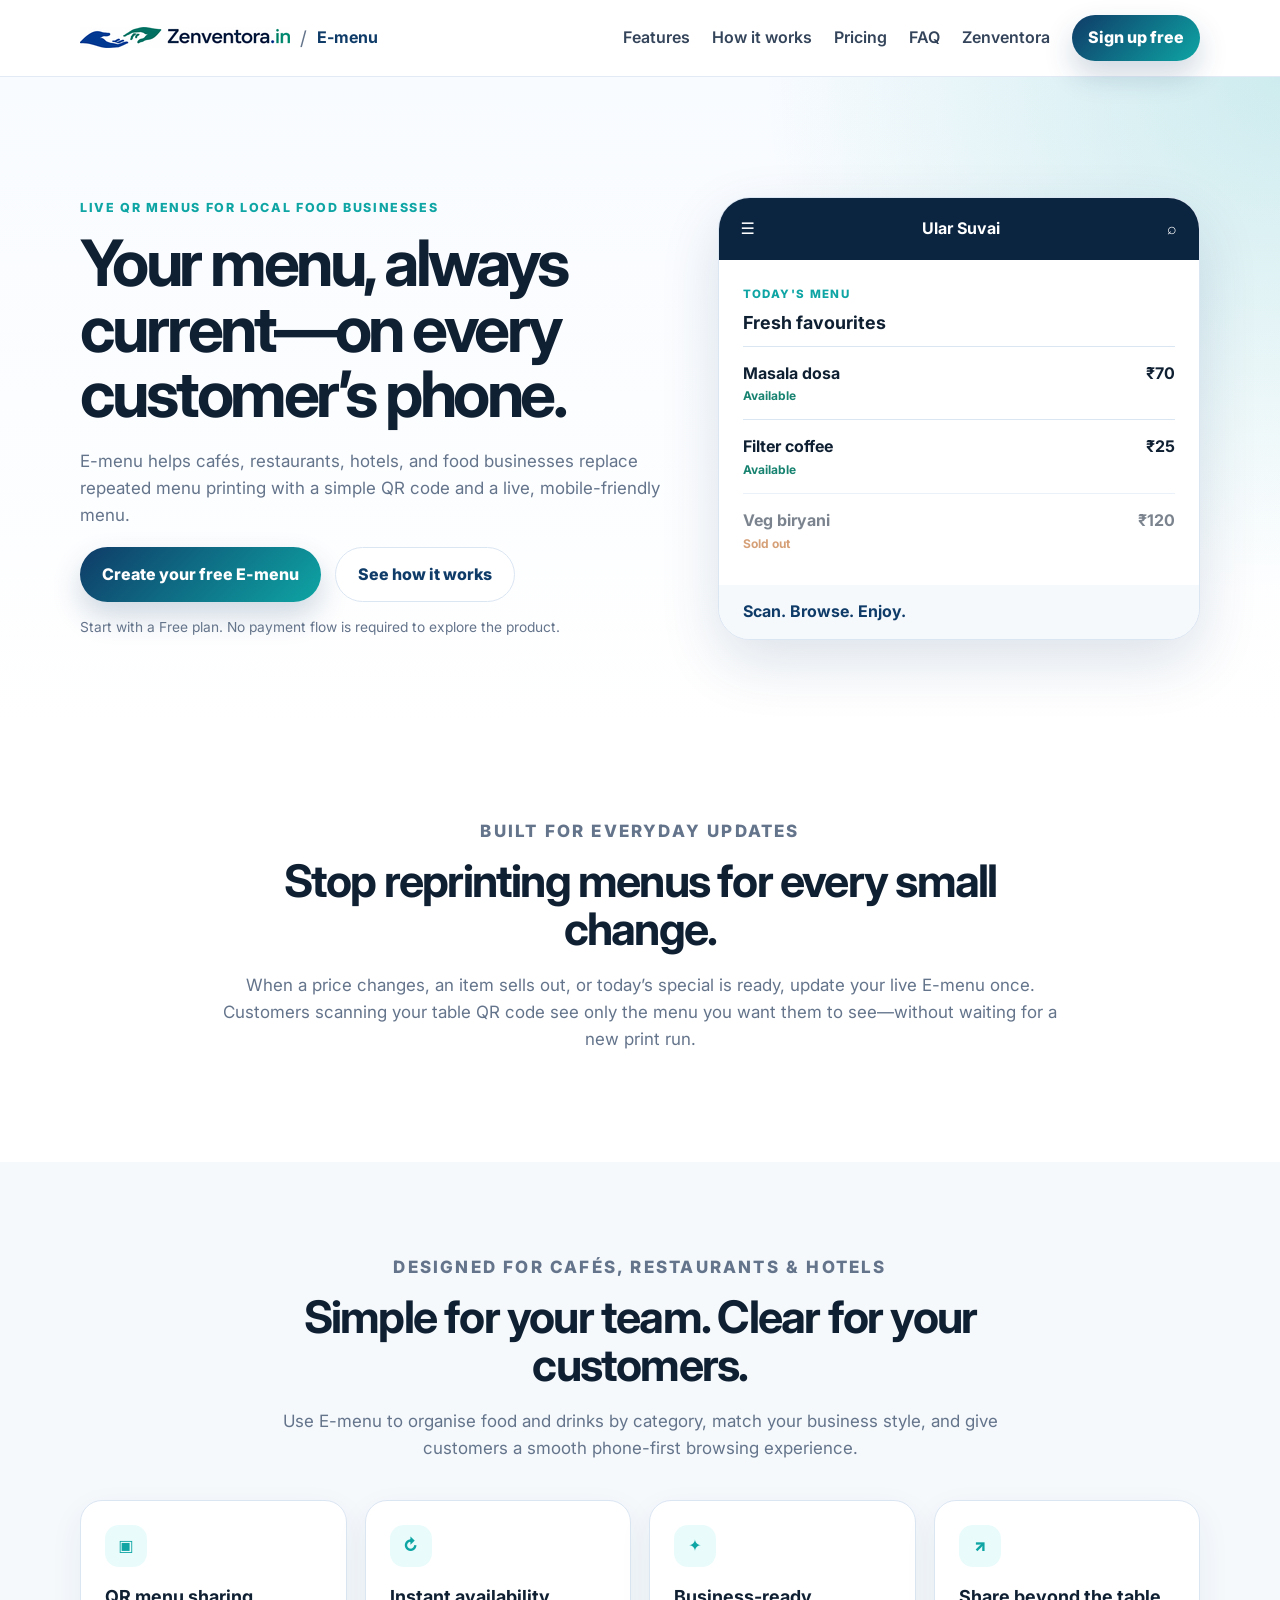
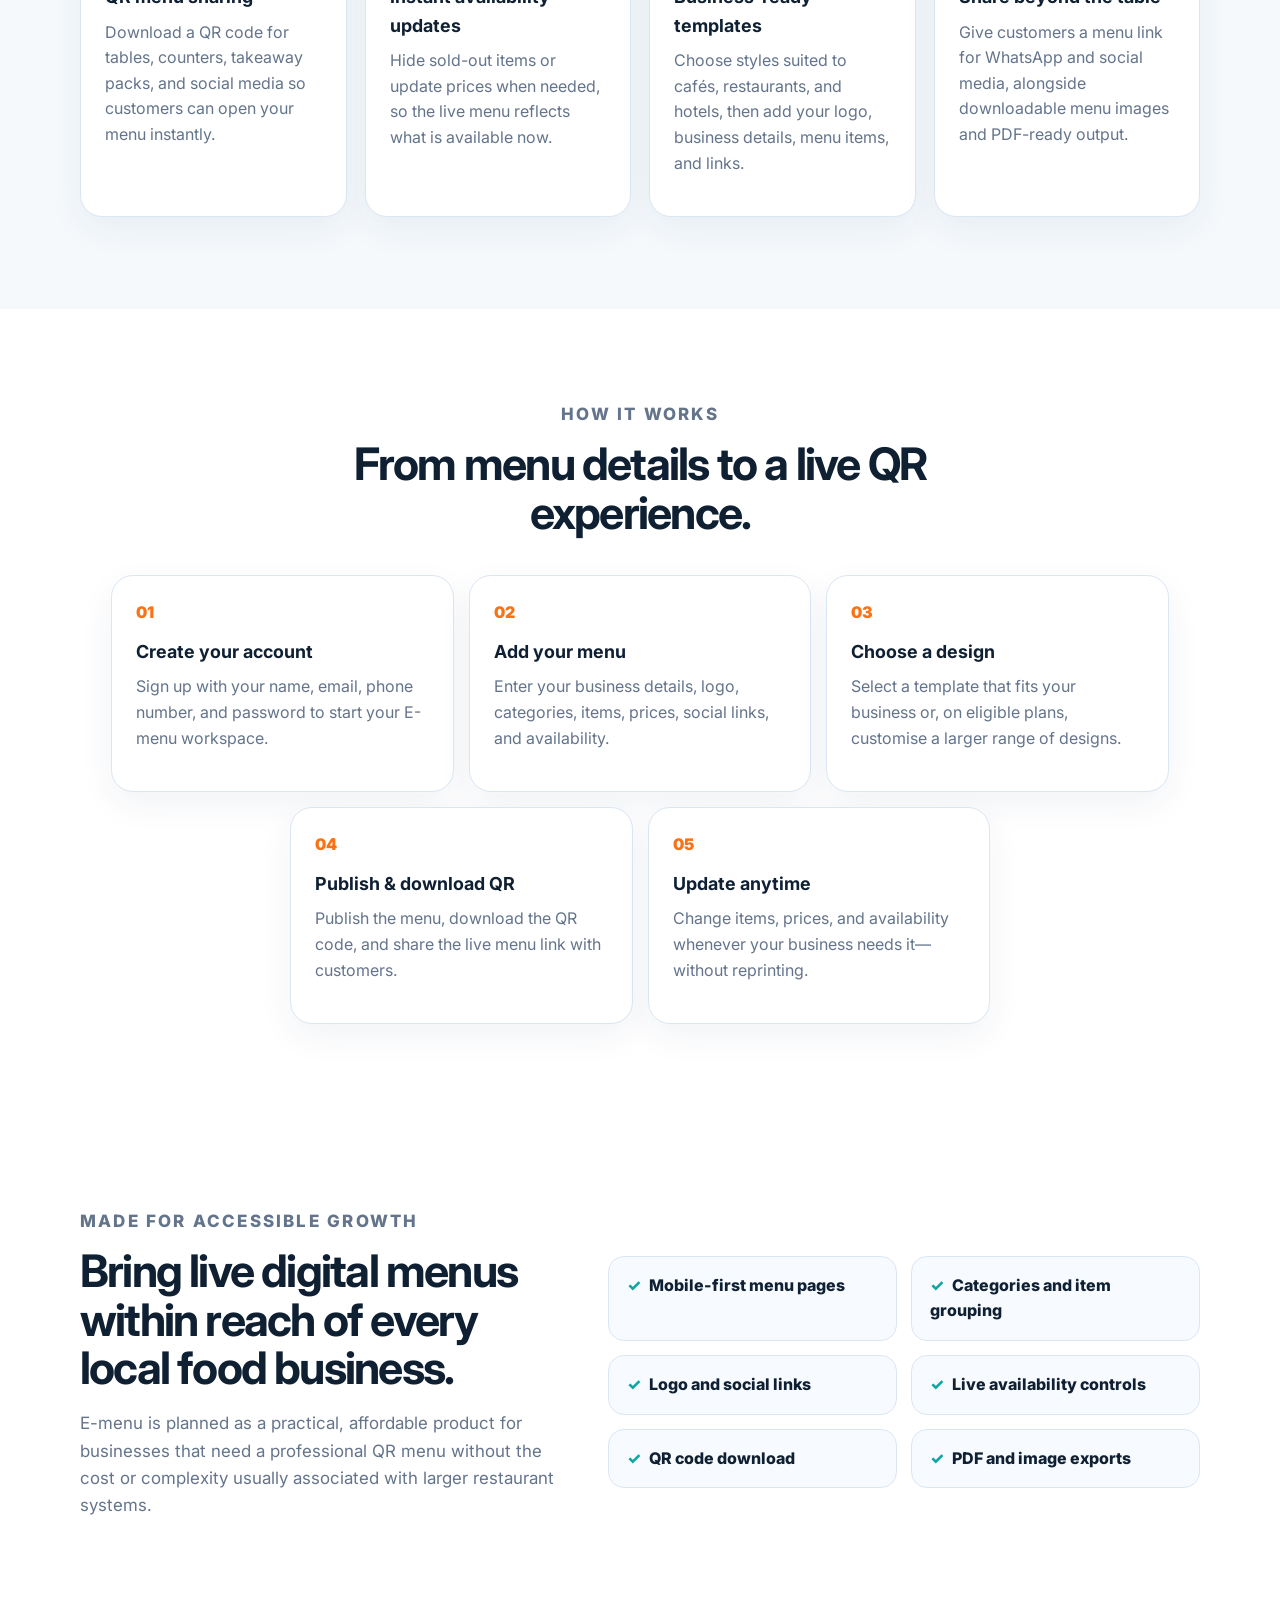
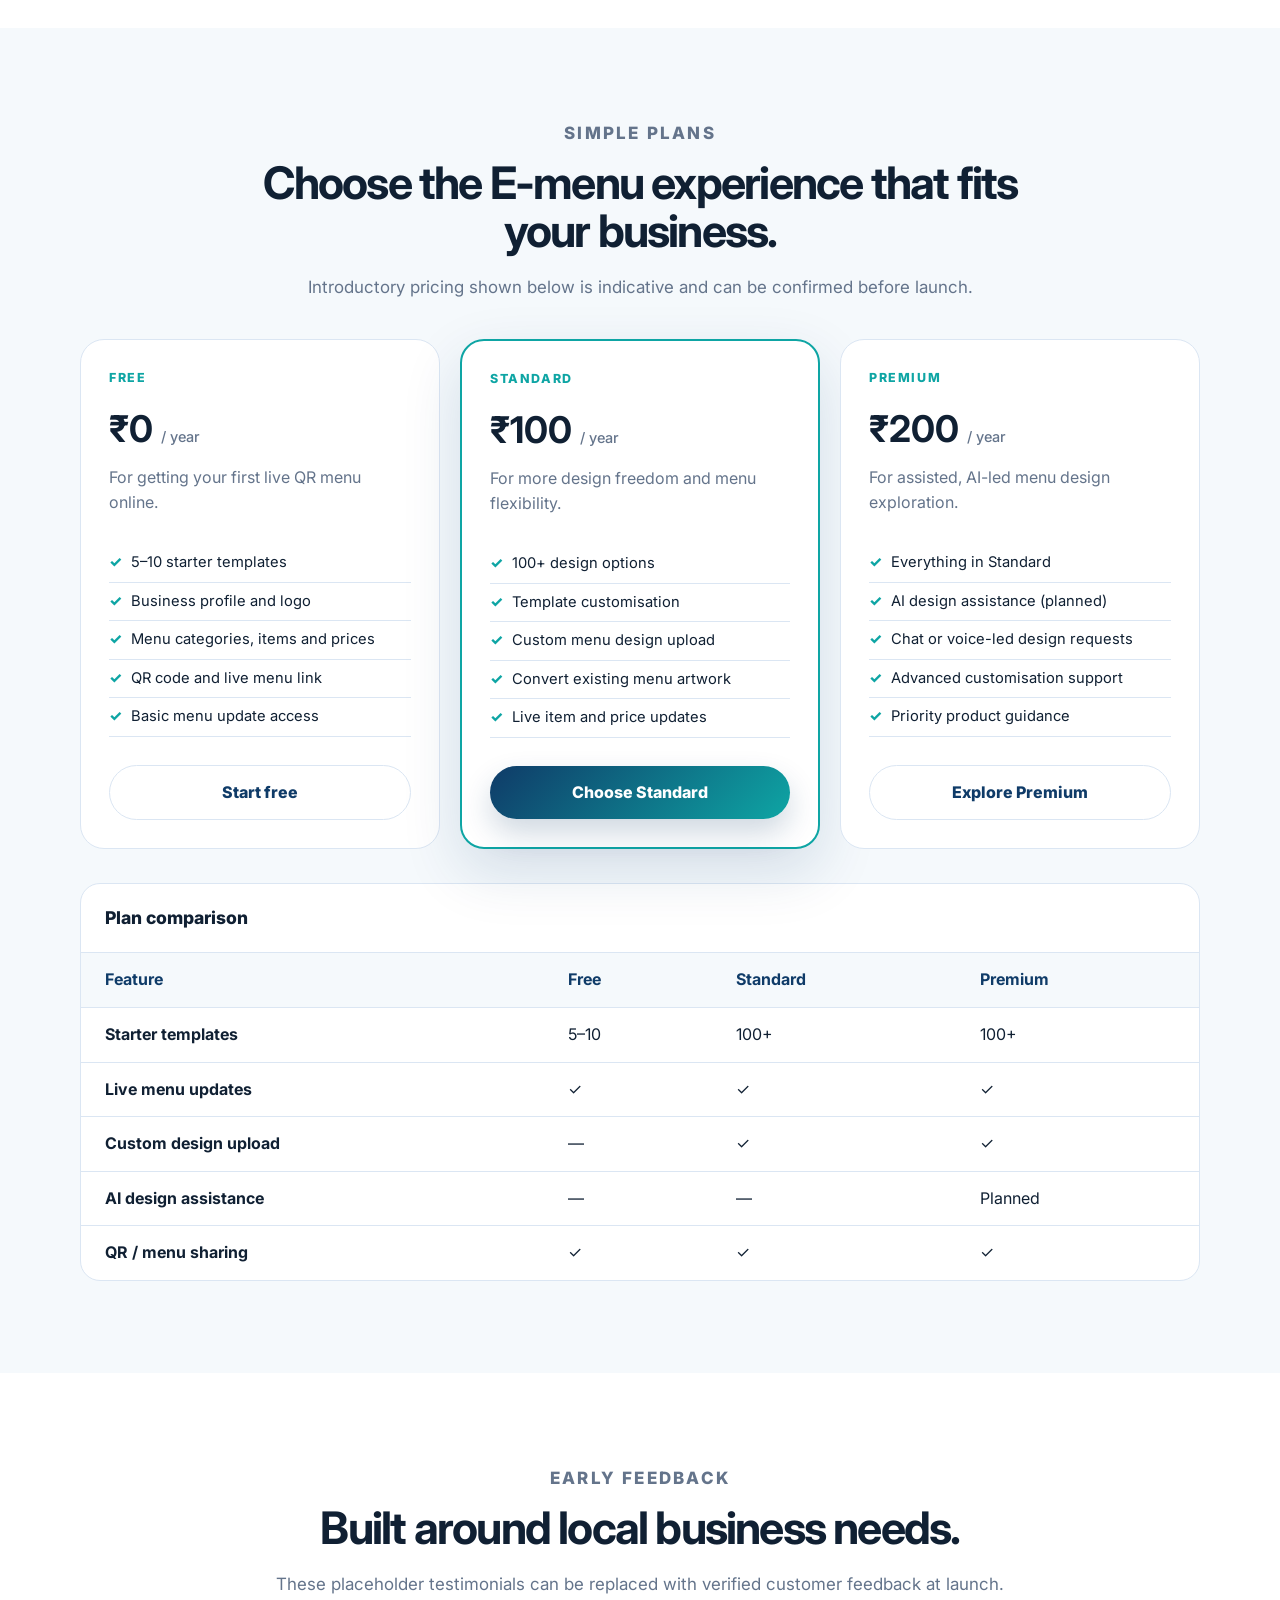
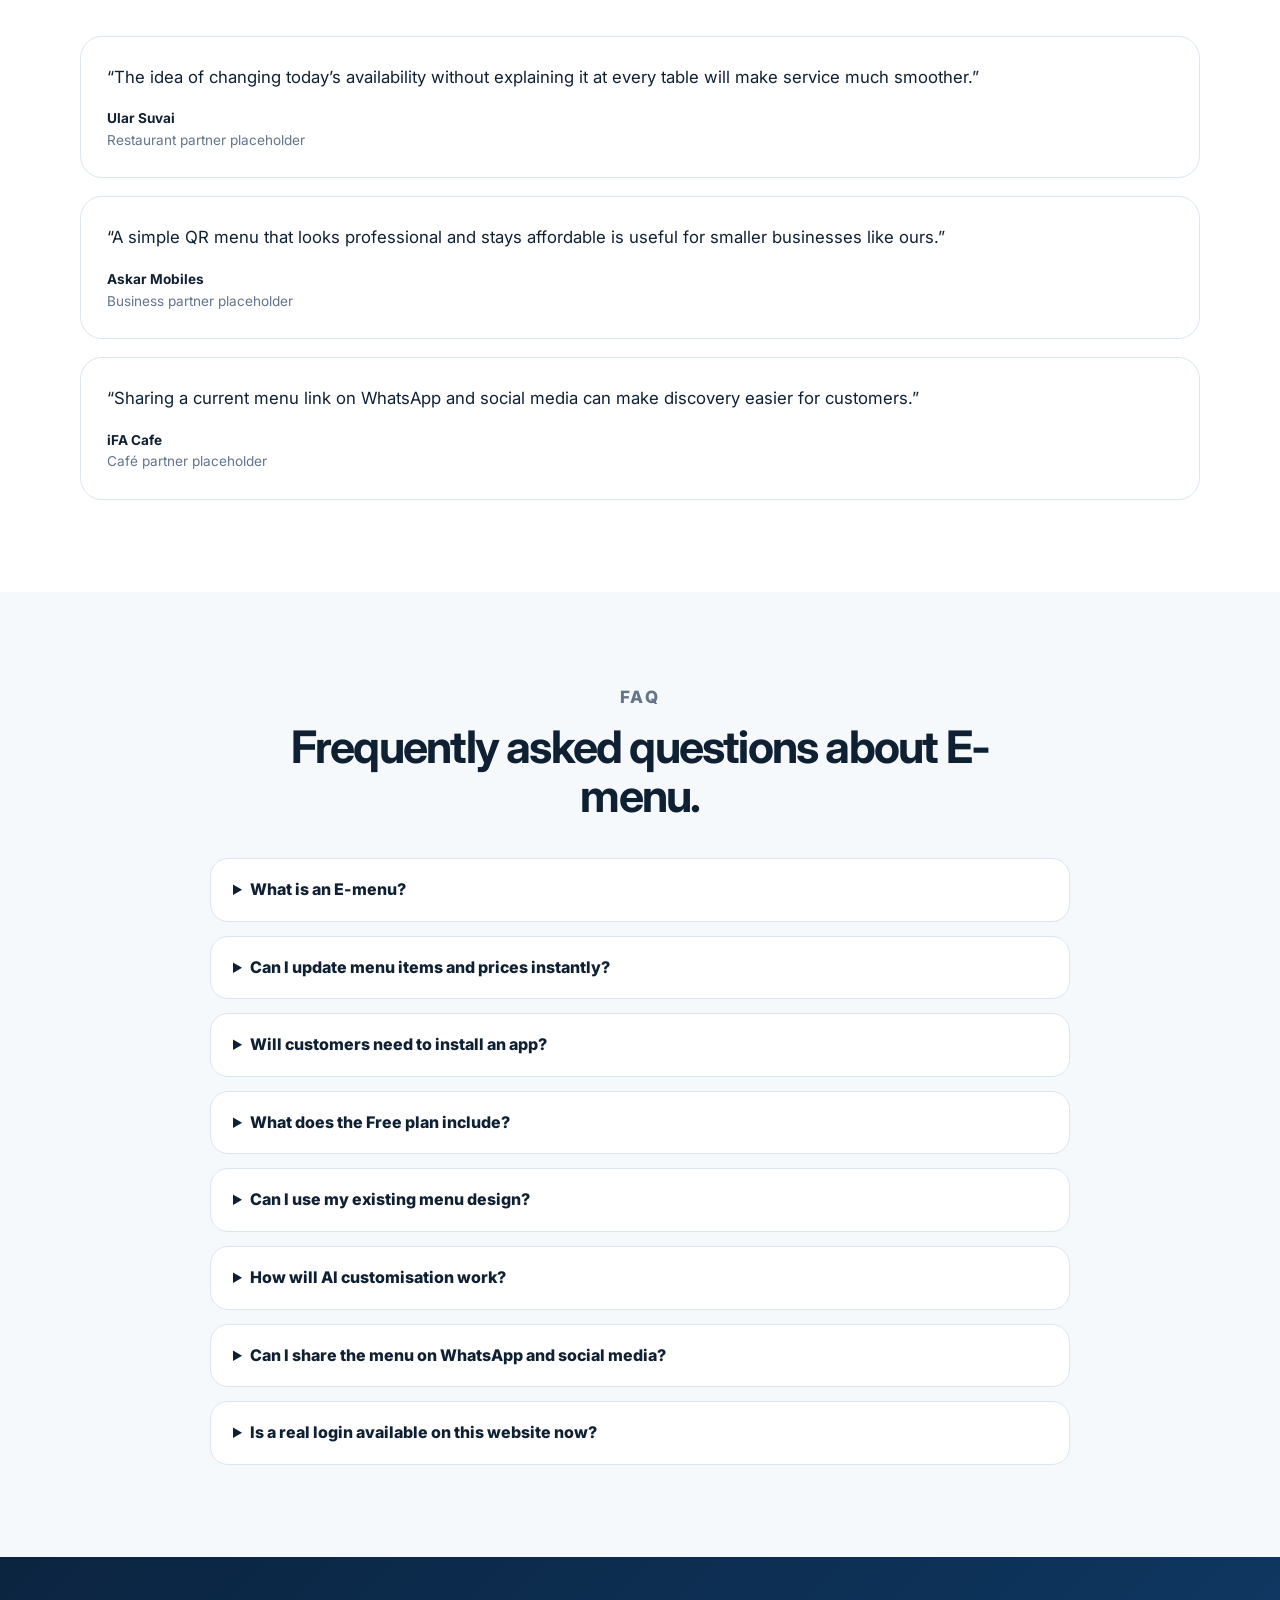
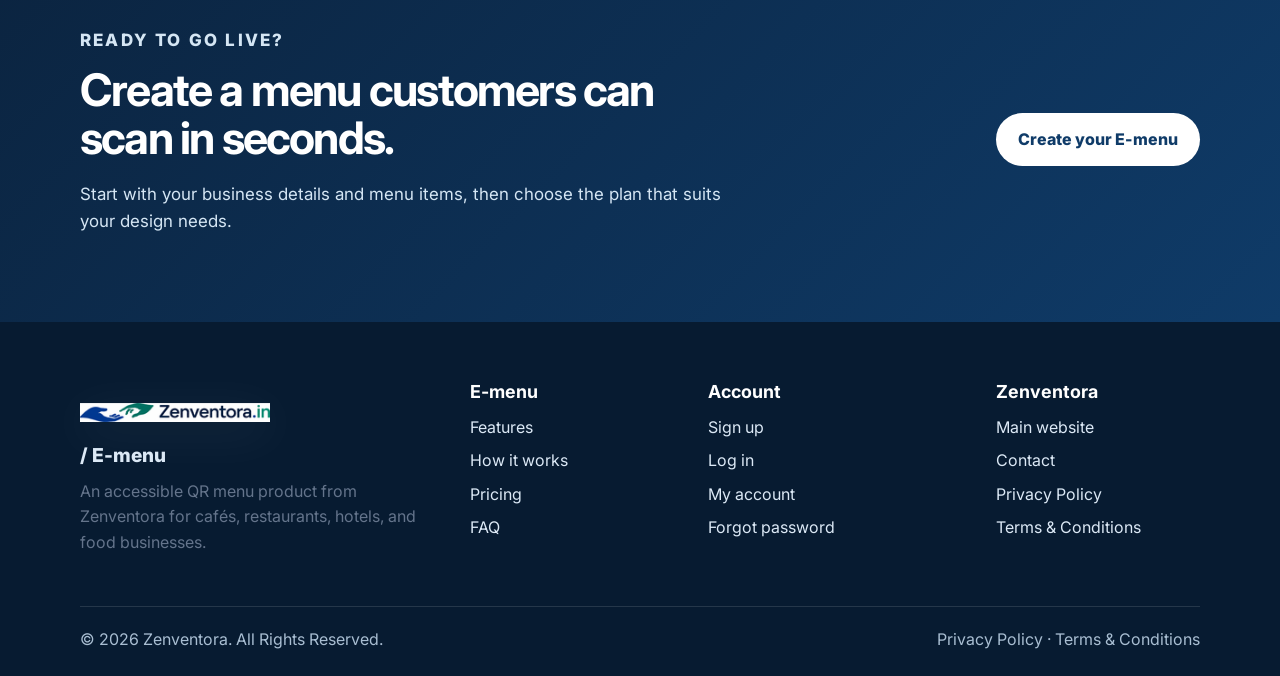
==== emenu/index.html @ 9260c591 "Add E-menu product landing experience" ====
<!doctype html>
<html lang="en-IN">
<head>
  <meta charset="utf-8"><meta name="viewport" content="width=device-width, initial-scale=1">
  <title>E-menu by Zenventora | Affordable QR Menus for Cafés & Restaurants</title>
  <meta name="description" content="Create, update and share a mobile-friendly QR menu for your café, restaurant or hotel. E-menu by Zenventora makes live menus accessible and affordable.">
  <meta name="keywords" content="QR menu India, digital menu, e-menu, restaurant QR code menu, café menu, hotel digital menu, affordable QR menu">
  <meta name="robots" content="index, follow"><link rel="canonical" href="https://zenventora.in/emenu/">
  <meta property="og:type" content="website"><meta property="og:title" content="E-menu by Zenventora | Live QR Menus"><meta property="og:description" content="A simple, affordable way for cafés, restaurants and hotels to share and instantly update their menus."><meta property="og:url" content="https://zenventora.in/emenu/"><meta property="og:image" content="https://zenventora.in/assets/zenventora.png">
  <meta name="theme-color" content="#0f3b68"><link rel="icon" href="../assets/favicon.svg" type="image/svg+xml"><link rel="preconnect" href="https://fonts.googleapis.com"><link rel="preconnect" href="https://fonts.gstatic.com" crossorigin><link href="https://fonts.googleapis.com/css2?family=Inter:wght@400;500;600;700;800&display=swap" rel="stylesheet"><link rel="stylesheet" href="../styles.css"><link rel="stylesheet" href="emenu.css">
  <script type="application/ld+json">{"@context":"https://schema.org","@type":"SoftwareApplication","name":"E-menu by Zenventora","applicationCategory":"BusinessApplication","operatingSystem":"Web","url":"https://zenventora.in/emenu/","description":"An affordable, mobile-friendly QR menu service for cafés, restaurants and hotels to publish and update live menus."}</script>
  <script type="application/ld+json">{"@context":"https://schema.org","@type":"FAQPage","mainEntity":[{"@type":"Question","name":"What is an E-menu?","acceptedAnswer":{"@type":"Answer","text":"An E-menu is a digital menu that customers open on their phone by scanning a QR code. Businesses can update items, prices, and availability without reprinting menus."}},{"@type":"Question","name":"Can I update items instantly?","acceptedAnswer":{"@type":"Answer","text":"Yes. E-menu is designed for quick menu, price, and availability updates so customers see the currently available items."}},{"@type":"Question","name":"Is E-menu suitable for small cafés?","acceptedAnswer":{"@type":"Answer","text":"Yes. The Free plan is designed to make QR menus accessible for small cafés, restaurants, and local food businesses."}}]}</script>
</head>
<body class="emenu-page"><a class="skip-link" href="#main">Skip to content</a>
<header class="site-header"><nav class="nav container" aria-label="E-menu navigation"><a class="brand emenu-brand" href="#home" aria-label="E-menu home"><img class="brand-logo" src="../assets/zenventora-logo.svg" alt="Zenventora logo"><span aria-hidden="true">/</span><strong>E-menu</strong></a><button class="nav-toggle" type="button" aria-controls="nav-menu" aria-expanded="false" data-nav-toggle>Menu</button><div id="nav-menu" class="nav-menu" data-nav-menu><a href="#features">Features</a><a href="#how-it-works">How it works</a><a href="#pricing">Pricing</a><a href="#faq">FAQ</a><a href="../index.html">Zenventora</a><span data-account-slot><a class="btn btn-primary btn-small" href="signup.html">Sign up free</a></span></div></nav></header>
<main id="main">
<section id="home" class="hero section"><div class="container hero-grid"><div class="hero-copy"><p class="eyebrow">Live QR menus for local food businesses</p><h1>Your menu, always current—on every customer’s phone.</h1><p class="hero-text">E-menu helps cafés, restaurants, hotels, and food businesses replace repeated menu printing with a simple QR code and a live, mobile-friendly menu.</p><div class="hero-actions"><a class="btn btn-primary" href="signup.html">Create your free E-menu</a><a class="btn btn-secondary" href="#how-it-works">See how it works</a></div><p class="microcopy">Start with a Free plan. No payment flow is required to explore the product.</p></div><div class="hero-panel menu-preview" aria-label="Sample E-menu preview"><div class="preview-top"><span>☰</span><strong>Ular Suvai</strong><span>⌕</span></div><p class="menu-tag">TODAY'S MENU</p><h3>Fresh favourites</h3><div class="menu-row"><span>Masala dosa <small>Available</small></span><strong>₹70</strong></div><div class="menu-row"><span>Filter coffee <small>Available</small></span><strong>₹25</strong></div><div class="menu-row muted-item"><span>Veg biryani <small>Sold out</small></span><strong>₹120</strong></div><div class="preview-footer">Scan. Browse. Enjoy.</div></div></div></section>
<section class="section intro"><div class="container narrow"><p class="eyebrow">Built for everyday updates</p><h2>Stop reprinting menus for every small change.</h2><p>When a price changes, an item sells out, or today’s special is ready, update your live E-menu once. Customers scanning your table QR code see only the menu you want them to see—without waiting for a new print run.</p></div></section>
<section id="features" class="section soft-bg"><div class="container"><div class="section-heading"><p class="eyebrow">Designed for cafés, restaurants & hotels</p><h2>Simple for your team. Clear for your customers.</h2><p>Use E-menu to organise food and drinks by category, match your business style, and give customers a smooth phone-first browsing experience.</p></div><div class="card-grid four"><article class="card"><span class="icon">▣</span><h3>QR menu sharing</h3><p>Download a QR code for tables, counters, takeaway packs, and social media so customers can open your menu instantly.</p></article><article class="card"><span class="icon">↻</span><h3>Instant availability updates</h3><p>Hide sold-out items or update prices when needed, so the live menu reflects what is available now.</p></article><article class="card"><span class="icon">✦</span><h3>Business-ready templates</h3><p>Choose styles suited to cafés, restaurants, and hotels, then add your logo, business details, menu items, and links.</p></article><article class="card"><span class="icon">↗</span><h3>Share beyond the table</h3><p>Give customers a menu link for WhatsApp and social media, alongside downloadable menu images and PDF-ready output.</p></article></div></div></section>
<section id="how-it-works" class="section process"><div class="container"><div class="section-heading"><p class="eyebrow">How it works</p><h2>From menu details to a live QR experience.</h2></div><div class="steps"><article><span>01</span><h3>Create your account</h3><p>Sign up with your name, email, phone number, and password to start your E-menu workspace.</p></article><article><span>02</span><h3>Add your menu</h3><p>Enter your business details, logo, categories, items, prices, social links, and availability.</p></article><article><span>03</span><h3>Choose a design</h3><p>Select a template that fits your business or, on eligible plans, customise a larger range of designs.</p></article><article><span>04</span><h3>Publish & download QR</h3><p>Publish the menu, download the QR code, and share the live menu link with customers.</p></article><article><span>05</span><h3>Update anytime</h3><p>Change items, prices, and availability whenever your business needs it—without reprinting.</p></article></div></div></section>
<section class="section split-section"><div class="container split-grid"><div><p class="eyebrow">Made for accessible growth</p><h2>Bring live digital menus within reach of every local food business.</h2><p>E-menu is planned as a practical, affordable product for businesses that need a professional QR menu without the cost or complexity usually associated with larger restaurant systems.</p></div><div class="check-grid"><span>Mobile-first menu pages</span><span>Categories and item grouping</span><span>Logo and social links</span><span>Live availability controls</span><span>QR code download</span><span>PDF and image exports</span></div></div></section>
<section id="pricing" class="section soft-bg"><div class="container"><div class="section-heading"><p class="eyebrow">Simple plans</p><h2>Choose the E-menu experience that fits your business.</h2><p>Introductory pricing shown below is indicative and can be confirmed before launch.</p></div><div class="pricing-grid"><article class="price-card"><p class="eyebrow">Free</p><h3>₹0 <small>/ year</small></h3><p>For getting your first live QR menu online.</p><ul><li>5–10 starter templates</li><li>Business profile and logo</li><li>Menu categories, items and prices</li><li>QR code and live menu link</li><li>Basic menu update access</li></ul><a class="btn btn-secondary" href="signup.html">Start free</a></article><article class="price-card featured"><p class="eyebrow">Standard</p><h3>₹100 <small>/ year</small></h3><p>For more design freedom and menu flexibility.</p><ul><li>100+ design options</li><li>Template customisation</li><li>Custom menu design upload</li><li>Convert existing menu artwork</li><li>Live item and price updates</li></ul><a class="btn btn-primary" href="signup.html">Choose Standard</a></article><article class="price-card"><p class="eyebrow">Premium</p><h3>₹200 <small>/ year</small></h3><p>For assisted, AI-led menu design exploration.</p><ul><li>Everything in Standard</li><li>AI design assistance (planned)</li><li>Chat or voice-led design requests</li><li>Advanced customisation support</li><li>Priority product guidance</li></ul><a class="btn btn-secondary" href="signup.html">Explore Premium</a></article></div><div class="comparison-wrap"><table class="comparison"><caption>Plan comparison</caption><thead><tr><th>Feature</th><th>Free</th><th>Standard</th><th>Premium</th></tr></thead><tbody><tr><th>Starter templates</th><td>5–10</td><td>100+</td><td>100+</td></tr><tr><th>Live menu updates</th><td>✓</td><td>✓</td><td>✓</td></tr><tr><th>Custom design upload</th><td>—</td><td>✓</td><td>✓</td></tr><tr><th>AI design assistance</th><td>—</td><td>—</td><td>Planned</td></tr><tr><th>QR / menu sharing</th><td>✓</td><td>✓</td><td>✓</td></tr></tbody></table></div></div></section>
<section id="testimonials" class="section"><div class="container"><div class="section-heading"><p class="eyebrow">Early feedback</p><h2>Built around local business needs.</h2><p>These placeholder testimonials can be replaced with verified customer feedback at launch.</p></div><div class="card-grid three"><blockquote class="testimonial"><p>“The idea of changing today’s availability without explaining it at every table will make service much smoother.”</p><footer><strong>Ular Suvai</strong><span>Restaurant partner placeholder</span></footer></blockquote><blockquote class="testimonial"><p>“A simple QR menu that looks professional and stays affordable is useful for smaller businesses like ours.”</p><footer><strong>Askar Mobiles</strong><span>Business partner placeholder</span></footer></blockquote><blockquote class="testimonial"><p>“Sharing a current menu link on WhatsApp and social media can make discovery easier for customers.”</p><footer><strong>iFA Cafe</strong><span>Café partner placeholder</span></footer></blockquote></div></div></section>
<section id="faq" class="section soft-bg"><div class="container"><div class="section-heading"><p class="eyebrow">FAQ</p><h2>Frequently asked questions about E-menu.</h2></div><div class="faq-list"><details><summary>What is an E-menu?</summary><p>E-menu is a digital menu customers open on their phone by scanning a QR code. It is designed for cafés, restaurants, hotels, and food businesses.</p></details><details><summary>Can I update menu items and prices instantly?</summary><p>Yes. The product is designed so businesses can update menu information and availability, helping customers see the menu that is currently active.</p></details><details><summary>Will customers need to install an app?</summary><p>No. Customers can scan a QR code and open the live menu in their normal phone browser.</p></details><details><summary>What does the Free plan include?</summary><p>The Free plan provides a limited starter template selection, business details, menu item management, a published menu link, and QR code access.</p></details><details><summary>Can I use my existing menu design?</summary><p>Standard is planned to support custom menu design uploads and conversion of existing menu artwork into an E-menu experience.</p></details><details><summary>How will AI customisation work?</summary><p>Premium AI design assistance is planned for a future product phase. It will let businesses describe preferred changes through a guided chat or voice-based experience.</p></details><details><summary>Can I share the menu on WhatsApp and social media?</summary><p>Yes. Each published menu is intended to have a shareable link, alongside QR, image, and PDF-ready delivery options.</p></details><details><summary>Is a real login available on this website now?</summary><p>This launch-site prototype demonstrates the sign-up and login experience using browser storage only. Production login, OTP email, payment, QR generation, and hosted menu delivery require secure backend APIs before public release.</p></details></div></div></section>
<section class="section customer-band"><div class="container customer-card"><div><p class="eyebrow">Ready to go live?</p><h2>Create a menu customers can scan in seconds.</h2><p>Start with your business details and menu items, then choose the plan that suits your design needs.</p></div><a class="btn btn-light" href="signup.html">Create your E-menu</a></div></section>
</main>
<footer class="site-footer"><div class="container footer-grid"><div><a class="brand footer-brand" href="#home"><img class="brand-logo" src="../assets/zenventora-logo.svg" alt="Zenventora logo"><span>/ E-menu</span></a><p>An accessible QR menu product from Zenventora for cafés, restaurants, hotels, and food businesses.</p></div><div><h3>E-menu</h3><a href="#features">Features</a><a href="#how-it-works">How it works</a><a href="#pricing">Pricing</a><a href="#faq">FAQ</a></div><div><h3>Account</h3><a href="signup.html">Sign up</a><a href="login.html">Log in</a><a href="dashboard.html">My account</a><a href="forgot-password.html">Forgot password</a></div><div><h3>Zenventora</h3><a href="../index.html">Main website</a><a href="../contact.html">Contact</a><a href="../privacy-policy.html">Privacy Policy</a><a href="../terms-and-conditions.html">Terms & Conditions</a></div></div><div class="container footer-bottom"><span>© 2026 Zenventora. All Rights Reserved.</span><span><a href="../privacy-policy.html">Privacy Policy</a> · <a href="../terms-and-conditions.html">Terms & Conditions</a></span></div></footer><script src="../script.js" defer></script><script src="emenu.js" defer></script></body></html>
---- styles.css ----
:root {
    --navy: #0b2440;
    --blue: #0f3b68;
    --teal: #0ea5a4;
    --orange: #f97316;
    --ink: #102033;
    --muted: #64748b;
    --line: #dbe6f3;
    --soft: #f5f9fc;
    --white: #fff;
    --shadow: 0 22px 60px rgba(15,59,104,.14);
    --radius: 22px
}

* {
    box-sizing: border-box
}

html {
    scroll-behavior: smooth
}

body {
    margin: 0;
    font-family: Inter,system-ui,-apple-system,Segoe UI,sans-serif;
    color: var(--ink);
    background: var(--white);
    line-height: 1.6
}

a {
    color: inherit;
    text-decoration: none
}

button,input,select,textarea {
    font: inherit
}

.container {
    width: min(1120px,calc(100% - 32px));
    margin-inline:auto}

.skip-link {
    position: absolute;
    left: -999px;
    top: 10px;
    background: var(--navy);
    color: #fff;
    padding: 10px 14px;
    z-index: 99
}

.skip-link:focus {
    left: 10px
}

.site-header {
    position: sticky;
    top: 0;
    z-index: 40;
    background: rgba(255,255,255,.92);
    backdrop-filter: blur(18px);
    border-bottom: 1px solid rgba(219,230,243,.8)
}

.nav {
    min-height: 76px;
    display: flex;
    align-items: center;
    justify-content: space-between;
    gap: 22px
}

.brand {
    display: inline-flex;
    align-items: center;
    gap: 10px;
    font-weight: 800;
    font-size: 1.2rem
}

.brand-mark {
    width: 38px;
    height: 38px;
    border-radius: 12px;
    display: grid;
    place-items: center;
    color: #fff;
    background: linear-gradient(135deg,var(--blue),var(--teal));
    box-shadow: 0 12px 30px rgba(14,165,164,.25)
}

.nav-menu {
    display: flex;
    align-items: center;
    gap: 22px;
    font-weight: 600;
    color: #34445a
}

.nav-menu a:hover {
    color: var(--teal);
}

.nav-toggle {
    display: none;
    border: 1px solid var(--line);
    border-radius: 999px;
    background: #fff;
    padding: 9px 14px
}

.btn {
    border: 0;
    border-radius: 999px;
    padding: 14px 22px;
    font-weight: 800;
    cursor: pointer;
    display: inline-flex;
    justify-content: center;
    align-items: center;
    gap: 8px;
    transition: .2s
}

.btn-primary {
    color: #fff;
    background: linear-gradient(135deg,var(--blue),var(--teal));
    box-shadow: 0 14px 30px rgba(15,59,104,.2)
}

.btn-secondary {
    background: #fff;
    color: var(--blue);
    border: 1px solid var(--line)
}

.btn-light {
    background: #fff;
    color: var(--blue)
}

.btn-small {
    padding: 10px 16px
}

.section {
    padding: 92px 0
}

.soft-bg {
    background: var(--soft)
}

.hero {
    padding: 120px 0 86px;
    background: radial-gradient(circle at top right,rgba(14,165,164,.18),transparent 36%),linear-gradient(180deg,#f8fbff,#fff)
}

.hero-grid {
    display: grid;
    grid-template-columns: 1.1fr .9fr;
    gap: 48px;
    align-items: center
}

.eyebrow {
    text-transform: uppercase;
    letter-spacing: .13em;
    color: var(--teal);
    font-weight: 800;
    font-size: .78rem;
    margin: 0 0 12px
}

h1,h2,h3,p {
    margin-top: 0
}

h1 {
    font-size: clamp(2.4rem,5vw,4.6rem);
    line-height: 1.02;
    letter-spacing: -.055em;
    margin-bottom: 22px
}

h2 {
    font-size: clamp(2rem,3.5vw,3.25rem);
    line-height: 1.08;
    letter-spacing: -.04em;
    margin-bottom: 18px
}

h3 {
    font-size: 1.12rem;
    margin-bottom: 8px
}

.hero-text,.section-heading p,.narrow p,.split-grid p,.customer-card p,.contact-grid p {
    color: var(--muted);
    font-size: 1.06rem
}

.hero-actions {
    display: flex;
    gap: 14px;
    flex-wrap: wrap
}

.hero-panel {
    background: #fff;
    border: 1px solid var(--line);
    border-radius: 32px;
    padding: 24px;
    box-shadow: var(--shadow)
}

.metric-card {
    padding: 24px;
    border-radius: 24px;
    background: linear-gradient(135deg,var(--navy),var(--blue));
    color: #fff;
    margin-bottom: 16px
}

.metric-card span {
    display: block;
    color: #bde7ea;
    font-weight: 800;
    margin-bottom: 8px
}

.metric-card strong {
    font-size: 1.35rem;
    line-height: 1.2
}

.metric-grid {
    display: grid;
    grid-template-columns: 1fr 1fr;
    gap: 14px
}

.metric-grid div {
    padding: 18px;
    border: 1px solid var(--line);
    border-radius: 18px;
    background: #f9fcff
}

.metric-grid strong,.metric-grid span {
    display: block
}

.metric-grid span {
    color: var(--muted);
    font-size: .9rem
}

.narrow {
    max-width: 840px;
    text-align: center
}

.web-presence {
    background: linear-gradient(180deg,#fff 0,#f1fbfb 100%)
}

.web-presence-grid {
    display: grid;
    grid-template-columns: .88fr 1.12fr;
    gap: 42px;
    align-items: start
}

.web-presence-copy {
    position: sticky;
    top: 104px
}

.web-presence-copy p {
    color: var(--muted);
    font-size: 1.05rem
}

.web-presence-copy .web-presence-lead {
    color: var(--ink);
    font-size: 1.28rem;
    line-height: 1.55;
    font-weight: 600
}

.web-presence-actions {
    display: flex;
    align-items: center;
    gap: 20px;
    flex-wrap: wrap;
    margin-top: 26px
}

.text-link {
    color: var(--blue);
    font-weight: 800
}

.text-link span {
    color: var(--teal);
    margin-left: 4px
}

.web-service-grid {
    display: grid;
    grid-template-columns: 1fr 1fr;
    gap: 16px
}

.web-service-card {
    min-height: 252px;
    padding: 24px;
    border: 1px solid #cce8e8;
    border-radius: var(--radius);
    background: rgba(255,255,255,.9);
    box-shadow: 0 12px 35px rgba(15,59,104,.06)
}

.service-number {
    display: inline-flex;
    margin-bottom: 28px;
    color: var(--teal);
    font-size: .85rem;
    font-weight: 900;
    letter-spacing: .1em
}

.web-service-card h3 {
    font-size: 1.22rem
}

.web-service-card p,.search-clarity p {
    color: var(--muted)
}

.search-clarity {
    display: grid;
    grid-template-columns: .82fr 1.18fr;
    gap: 34px;
    align-items: center;
    margin-top: 66px;
    padding: 28px 32px;
    border: 1px solid #bfe3e2;
    border-radius: 24px;
    background: #fff
}

.search-clarity .eyebrow {
    margin-bottom: 8px
}

.search-clarity h3 {
    margin: 0;
    font-size: 1.32rem;
    line-height: 1.3
}

.search-clarity p:last-child {
    margin: 0
}

.section-heading {
    max-width: 760px;
    margin: 0 auto 38px;
    text-align: center
}

.card-grid {
    display: grid;
    gap: 18px
}

.card-grid.four {
    grid-template-columns: repeat(4,1fr)
}

.card,.partner-card,.service-list article,.steps article {
    background: #fff;
    border: 1px solid var(--line);
    border-radius: var(--radius);
    padding: 24px;
    box-shadow: 0 12px 35px rgba(15,59,104,.06)
}

.steps article{
    max-width: calc(33.3% - 30px);
    width: 100%;
}

.card p,.partner-card p,.service-list p,.steps p,.faq-list p,.footer-grid p {
    color: var(--muted)
}

.icon {
    display: grid;
    place-items: center;
    width: 42px;
    height: 42px;
    border-radius: 14px;
    background: #e9fbfb;
    color: var(--teal);
    font-weight: 900;
    margin-bottom: 16px
}

.partner-grid {
    display: grid;
    grid-template-columns: repeat(3,1fr);
    gap: 22px
}

.logo-placeholder {
    height: 76px;
    border: 1px dashed #8bb4d3;
    border-radius: 18px;
    display: grid;
    place-items: center;
    color: #7390a8;
    font-weight: 800;
    background: #f7fbff;
    margin-bottom: 18px
}

.partner-card span {
    display: inline-flex;
    border-radius: 999px;
    background: #e9fbfb;
    color: #087b7b;
    padding: 6px 12px;
    font-weight: 800;
    font-size: .82rem;
    display: none;
}

.service-list {
    display: grid;
    grid-template-columns: repeat(3,1fr);
    gap: 18px
}

.steps {
    display: flex;
    gap: 15px;
    justify-content: center;
    flex-wrap: wrap;
}

.steps span {
    display: inline-flex;
    color: var(--orange);
    font-weight: 900;
    margin-bottom: 12px
}

.split-grid {
    display: grid;
    grid-template-columns: .9fr 1.1fr;
    gap: 44px;
    align-items: center
}

.check-grid {
    display: grid;
    grid-template-columns: 1fr 1fr;
    gap: 14px
}

.check-grid span {
    padding: 16px 18px;
    border-radius: 16px;
    background: #f7fbff;
    border: 1px solid var(--line);
    font-weight: 800
}

.check-grid span:before {
    content: '✓';
    color: var(--teal);
    margin-right: 8px
}

.customer-band {
    padding: 70px 0;
    background: linear-gradient(135deg,var(--navy),var(--blue));
    color: #fff
}

.customer-card {
    display: flex;
    align-items: center;
    justify-content: space-between;
    gap: 30px
}

.customer-card div{
    max-width: 60%;
}

.customer-card p {
    color: #d5e6f4
}

.faq-list {
    max-width: 860px;
    margin: auto;
    display: grid;
    gap: 14px
}

.faq-list details {
    border: 1px solid var(--line);
    border-radius: 18px;
    background: #fff;
    padding: 18px 22px
}

.faq-list summary {
    cursor: pointer;
    font-weight: 800
}

.contact-section {
    background: linear-gradient(180deg,#fff,var(--soft))
}

.contact-grid {
    display: flex;
    grid-template-columns: .85fr 1.15fr;
    gap: 36px;
    align-items: start
}

.contact-points {
    display: grid;
    gap: 10px;
    margin-top: 26px
}

.contact-points a,.contact-points span {
    padding: 14px 16px;
    border: 1px solid var(--line);
    border-radius: 14px;
    background: #fff;
    font-weight: 700
}

.lead-form {
    display: grid;
    grid-template-columns: 1fr 1fr;
    gap: 14px;
    background: #fff;
    border: 1px solid var(--line);
    border-radius: 28px;
    padding: 24px;
    box-shadow: var(--shadow)
}

label {
    display: grid;
    gap: 7px;
    font-weight: 700;
    color: #334155
}

.full {
    grid-column: 1/-1
}

input,select,textarea {
    width: 100%;
    border: 1px solid var(--line);
    border-radius: 14px;
    padding: 13px 14px;
    background: #fbfdff;
    color: var(--ink)
}

textarea {
    resize: vertical
}

.site-footer {
    background: #071b31;
    color: #dce9f6;
    padding: 56px 0 24px
}

.footer-grid {
    display: grid;
    grid-template-columns: 1.5fr 1fr 1fr;
    gap: 34px
}

.footer-grid a {
    display: block;
    color: #dce9f6;
    margin: 8px 0
}

.footer-grid h3 {
    color: #fff
}

.footer-brand {
    color: #fff
}

.footer-bottom {
    border-top: 1px solid rgba(255,255,255,.12);
    margin-top: 34px;
    padding-top: 20px;
    display: flex;
    justify-content: space-between;
    gap: 14px;
    flex-wrap: wrap;
    color: #a9bed2
}

.floating-cta {
    position: fixed;
    right: 18px;
    bottom: 18px;
    z-index: 45;
    border: 0;
    border-radius: 999px;
    padding: 15px 20px;
    background: var(--orange);
    color: #fff;
    font-weight: 900;
    box-shadow: 0 18px 40px rgba(249,115,22,.32);
    cursor: pointer
}

.drawer-backdrop {
    position: fixed;
    inset: 0;
    background: rgba(7,27,49,.48);
    z-index: 60
}

.enquiry-drawer {
    position: fixed;
    top: 0;
    right: 0;
    width: min(430px,100%);
    height: 100dvh;
    background: #fff;
    z-index: 61;
    padding: 30px;
    box-shadow: -25px 0 70px rgba(7,27,49,.25);
    transform: translateX(105%);
    transition: .25s;
    overflow: auto
}

.enquiry-drawer.open {
    transform: translateX(0)
}

.drawer-close {
    position: absolute;
    top: 14px;
    right: 16px;
    border: 0;
    background: #eef5fb;
    border-radius: 50%;
    width: 40px;
    height: 40px;
    font-size: 1.5rem;
    cursor: pointer
}

.drawer-form {
    display: grid;
    gap: 13px;
    margin-top: 22px
}

@media (max-width: 960px) {
    .nav-toggle {
        display:inline-flex
    }

    .nav-menu {
        position: absolute;
        left: 16px;
        right: 16px;
        top: 76px;
        background: #fff;
        border: 1px solid var(--line);
        box-shadow: var(--shadow);
        border-radius: 20px;
        padding: 18px;
        display: none;
        flex-direction: column;
        align-items: stretch
    }

    .nav-menu.open {
        display: flex
    }

    .hero-grid,.split-grid,.web-presence-grid,.search-clarity {
        grid-template-columns: 1fr;
    }

    .web-presence-copy {
        position: static
    }

    .card-grid.four,.service-list {
        grid-template-columns: 1fr 1fr
    }

    .steps {
        grid-template-columns: 1fr 1fr
    }

    .partner-grid {
        grid-template-columns: 1fr
    }

    .customer-card {
        align-items: flex-start;
        flex-direction: column
    }

    .section {
        padding: 72px 0
    }

    .hero {
        padding-top: 92px
    }

    .customer-card div{
        max-width: 100%;
    }
    .steps article{
        max-width: calc(50% - 15px);
    }

    .search-clarity {
        gap: 14px;
        margin-top: 28px
    }
}

@media (max-width: 620px) {
    .container {
        width:min(100% - 24px,1120px)
    }

    .card-grid.four,.service-list,.steps,.check-grid,.lead-form,.footer-grid,.web-service-grid {
        grid-template-columns: 1fr
    }

    .hero-actions .btn {
        width: 100%
    }

    .metric-grid {
        grid-template-columns: 1fr
    }

    .lead-form {
        padding: 18px;
        border-radius: 22px
    }

    .footer-bottom {
        display: grid
    }

    .floating-cta {
        left: 12px;
        right: 12px;
        width: calc(100% - 24px)
    }

    .section {
        padding: 58px 0
    }

    h1 {
        font-size: 2.45rem
    }

    .hero-panel {
        border-radius: 24px
    }

    .web-presence-copy .web-presence-lead {
        font-size: 1.14rem
    }

    .web-service-card {
        min-height: auto
    }

    .search-clarity {
        padding: 24px
    }

    .enquiry-drawer {
        padding: 26px 18px 96px
    }
    .steps article {
        max-width: 100%;
    }
}

.legal-page .legal-hero {
    padding: 92px 0 64px
}

.updated {
    display: inline-flex;
    margin-top: 12px;
    padding: 8px 14px;
    border-radius: 999px;
    background: #e9fbfb;
    color: #087b7b;
    font-weight: 800
}

.legal-content {
    max-width: 900px;
    background: #fff;
    border: 1px solid var(--line);
    border-radius: 28px;
    padding: 34px;
    box-shadow: var(--shadow)
}

.legal-content h2 {
    font-size: 1.35rem;
    letter-spacing: -.02em;
    margin-top: 28px
}

.legal-content h2:first-child {
    margin-top: 0
}

.legal-content a {
    color: var(--teal);
    font-weight: 800
}

.legal-nav {
    display: flex!important;
    position: static!important;
    box-shadow: none!important;
    border: 0!important;
    background: transparent!important;
    padding: 0!important;
    flex-direction: row!important;
    align-items: center!important
}

@media (max-width: 720px) {
    .legal-nav {
        gap:12px!important;
        flex-wrap: wrap;
        justify-content: flex-end;
        font-size: .92rem
    }

    .legal-content {
        padding: 22px;
        border-radius: 22px
    }

    .legal-page .legal-hero {
        padding: 72px 0 44px
    }
}

.zoho-form-card {
    background: #fff;
    border: 1px solid var(--line);
    border-radius: 28px;
    padding: 28px;
    position: sticky;
    box-shadow: var(--shadow);
    top: 100px;
}

.zoho-form-card p {
    color: var(--muted)
}

.contact-form-page {
    padding-top: 46px
}

.iframe-shell {
    background: #fff;
    border: 1px solid var(--line);
    border-radius: 28px;
    padding: 12px;
    box-shadow: var(--shadow);
    overflow: hidden
}

.iframe-shell iframe {
    display: block;
    width: 100%;
    min-height: 640px;
    border: 0;
    border-radius: 18px
}

.form-helper {
    margin: 18px auto 0;
    max-width: 860px;
    color: var(--muted);
    text-align: center
}

.form-helper a {
    color: var(--teal);
    font-weight: 800
}

@media (max-width: 620px) {
    .iframe-shell {
        padding:6px;
        border-radius: 20px
    }

    .iframe-shell iframe {
        min-height: 720px;
        border-radius: 14px
    }

    .zoho-form-card {
        padding: 22px;
        border-radius: 22px
    }
}

.brand-logo {
    display: block;
    width: 210px;
    max-width: 48vw;
    height: auto
}

.footer-brand .brand-logo {
    width: 190px;
    filter: drop-shadow(0 10px 24px rgba(255,255,255,.08))
}

.partner-logo {
    margin-bottom: 15px;
    display: inline-block;
}

.partner-logo.green{
    background: #1f8b24;
    padding: 5px;
    border-radius: 20px;
}

.partner-logo img {
    max-width: 150px;
    max-height: 58px;
    display: block;
}

.partner-link {
    display: inline-flex;
    margin-top: 12px;
    color: #fff;
    font-weight: 800;
    padding: 10px 25px;
    border-radius: 30px;
    background: var(--teal);
}

.footer-grid {
    grid-template-columns: 1.4fr .8fr 1fr .8fr
}

@media (max-width: 1080px) {
    .partner-grid {
        grid-template-columns:repeat(2,1fr)
    }

    .footer-grid {
        grid-template-columns: 1fr 1fr
    }
}

@media (max-width: 620px) {
    .brand-logo {
        width:168px;
        max-width: 62vw
    }

    .partner-grid {
        grid-template-columns: 1fr
    }

    .footer-grid {
        grid-template-columns: 1fr
    }
}
---- emenu/emenu.css ----
.emenu-brand strong{color:var(--blue);font-size:1rem}.emenu-brand span{color:var(--muted);font-weight:400}.microcopy{font-size:.86rem;color:var(--muted);margin:14px 0 0}.menu-preview{padding:0;overflow:hidden}.preview-top{display:flex;justify-content:space-between;align-items:center;padding:18px 22px;background:var(--navy);color:#fff}.menu-preview>h3,.menu-preview>.menu-tag,.menu-row{margin-left:24px;margin-right:24px}.menu-tag{margin-top:25px;margin-bottom:6px;color:var(--teal);font-size:.72rem;font-weight:800;letter-spacing:.12em}.menu-row{display:flex;justify-content:space-between;gap:16px;border-top:1px solid var(--line);padding:14px 0}.menu-row span{font-weight:700}.menu-row small{display:block;color:#16826f;font-size:.75rem}.muted-item{opacity:.55}.muted-item small{color:#b45309}.preview-footer{margin-top:18px;padding:14px 24px;background:var(--soft);font-weight:700;color:var(--blue)}.pricing-grid{display:grid;grid-template-columns:repeat(3,1fr);gap:20px;align-items:stretch}.price-card{background:#fff;border:1px solid var(--line);border-radius:24px;padding:28px;display:flex;flex-direction:column}.price-card.featured{border:2px solid var(--teal);box-shadow:var(--shadow)}.price-card h3{font-size:2.3rem;margin-bottom:6px}.price-card h3 small{font-size:.9rem;color:var(--muted);font-weight:500}.price-card>p:not(.eyebrow){color:var(--muted)}.price-card ul{list-style:none;padding:0;margin:12px 0 28px}.price-card li{padding:7px 0;border-bottom:1px solid var(--line);font-size:.92rem}.price-card li:before{content:'✓';color:var(--teal);font-weight:800;margin-right:9px}.price-card .btn{margin-top:auto}.comparison-wrap{margin-top:34px;overflow-x:auto;background:#fff;border:1px solid var(--line);border-radius:20px}.comparison{width:100%;border-collapse:collapse;min-width:600px}.comparison caption{text-align:left;padding:20px 24px;font-weight:800;font-size:1.1rem}.comparison th,.comparison td{padding:14px 24px;text-align:left;border-top:1px solid var(--line)}.comparison thead th{color:var(--blue);background:var(--soft)}.testimonial{border:1px solid var(--line);border-radius:22px;margin:0;padding:26px;background:#fff}.testimonial p{font-size:1.05rem;line-height:1.7}.testimonial footer{display:grid;color:var(--muted);font-size:.85rem}.testimonial footer strong{color:var(--ink)}.auth-main{min-height:calc(100vh - 76px);display:grid;place-items:center;padding:56px 16px;background:linear-gradient(180deg,#f8fbff,#fff)}.auth-card{width:min(560px,100%);padding:32px;background:#fff;border:1px solid var(--line);border-radius:26px;box-shadow:var(--shadow)}.auth-card h1{font-size:clamp(2rem,5vw,3rem)}.auth-card>p{color:var(--muted)}.form-grid{display:grid;gap:16px;margin-top:24px}.form-grid label{font-weight:700;font-size:.92rem}.form-grid input{display:block;width:100%;margin-top:7px;padding:13px 14px;border:1px solid var(--line);border-radius:12px;color:var(--ink)}.form-grid input:focus{outline:3px solid rgba(14,165,164,.18);border-color:var(--teal)}.form-row{display:flex;justify-content:space-between;gap:15px;align-items:center;font-size:.9rem}.auth-note,.form-message{font-size:.88rem;color:var(--muted);margin-top:18px}.form-message{display:none;padding:12px;border-radius:10px;background:#e8f8f7;color:#086563}.form-message.show{display:block}.auth-links{margin-top:20px;display:flex;justify-content:space-between;gap:15px;flex-wrap:wrap;font-weight:700;color:var(--blue)}.profile-pill{border:1px solid var(--line);border-radius:999px;padding:7px 11px;background:#fff;font-size:.85rem;font-weight:700;white-space:nowrap}.profile-pill:hover{color:var(--teal)}@media(max-width:800px){.pricing-grid{grid-template-columns:1fr}.price-card{padding:24px}.emenu-brand .brand-logo{width:126px}.nav-menu .profile-pill{display:inline-block}.comparison th,.comparison td{padding:12px 16px}}@media(max-width:520px){.auth-card{padding:24px 20px}.form-row{align-items:flex-start;flex-direction:column}.emenu-brand strong{font-size:.9rem}}
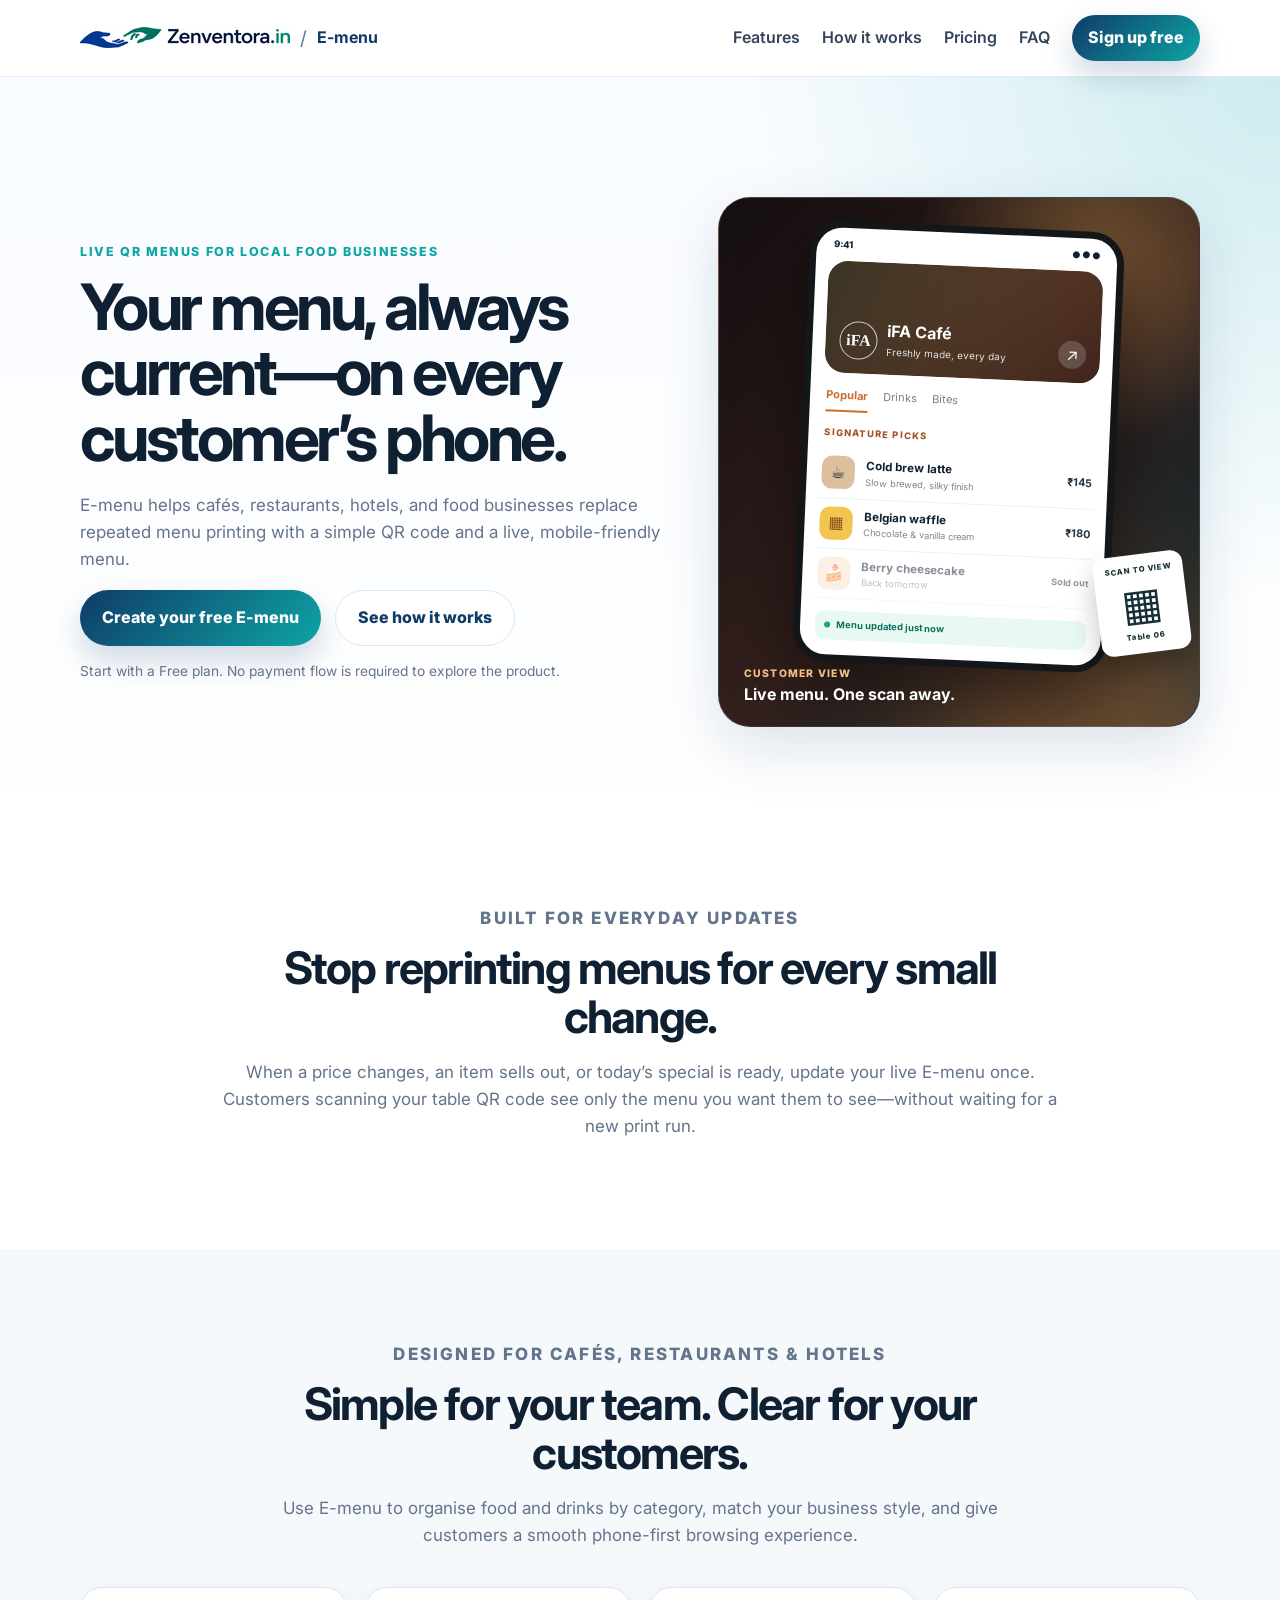
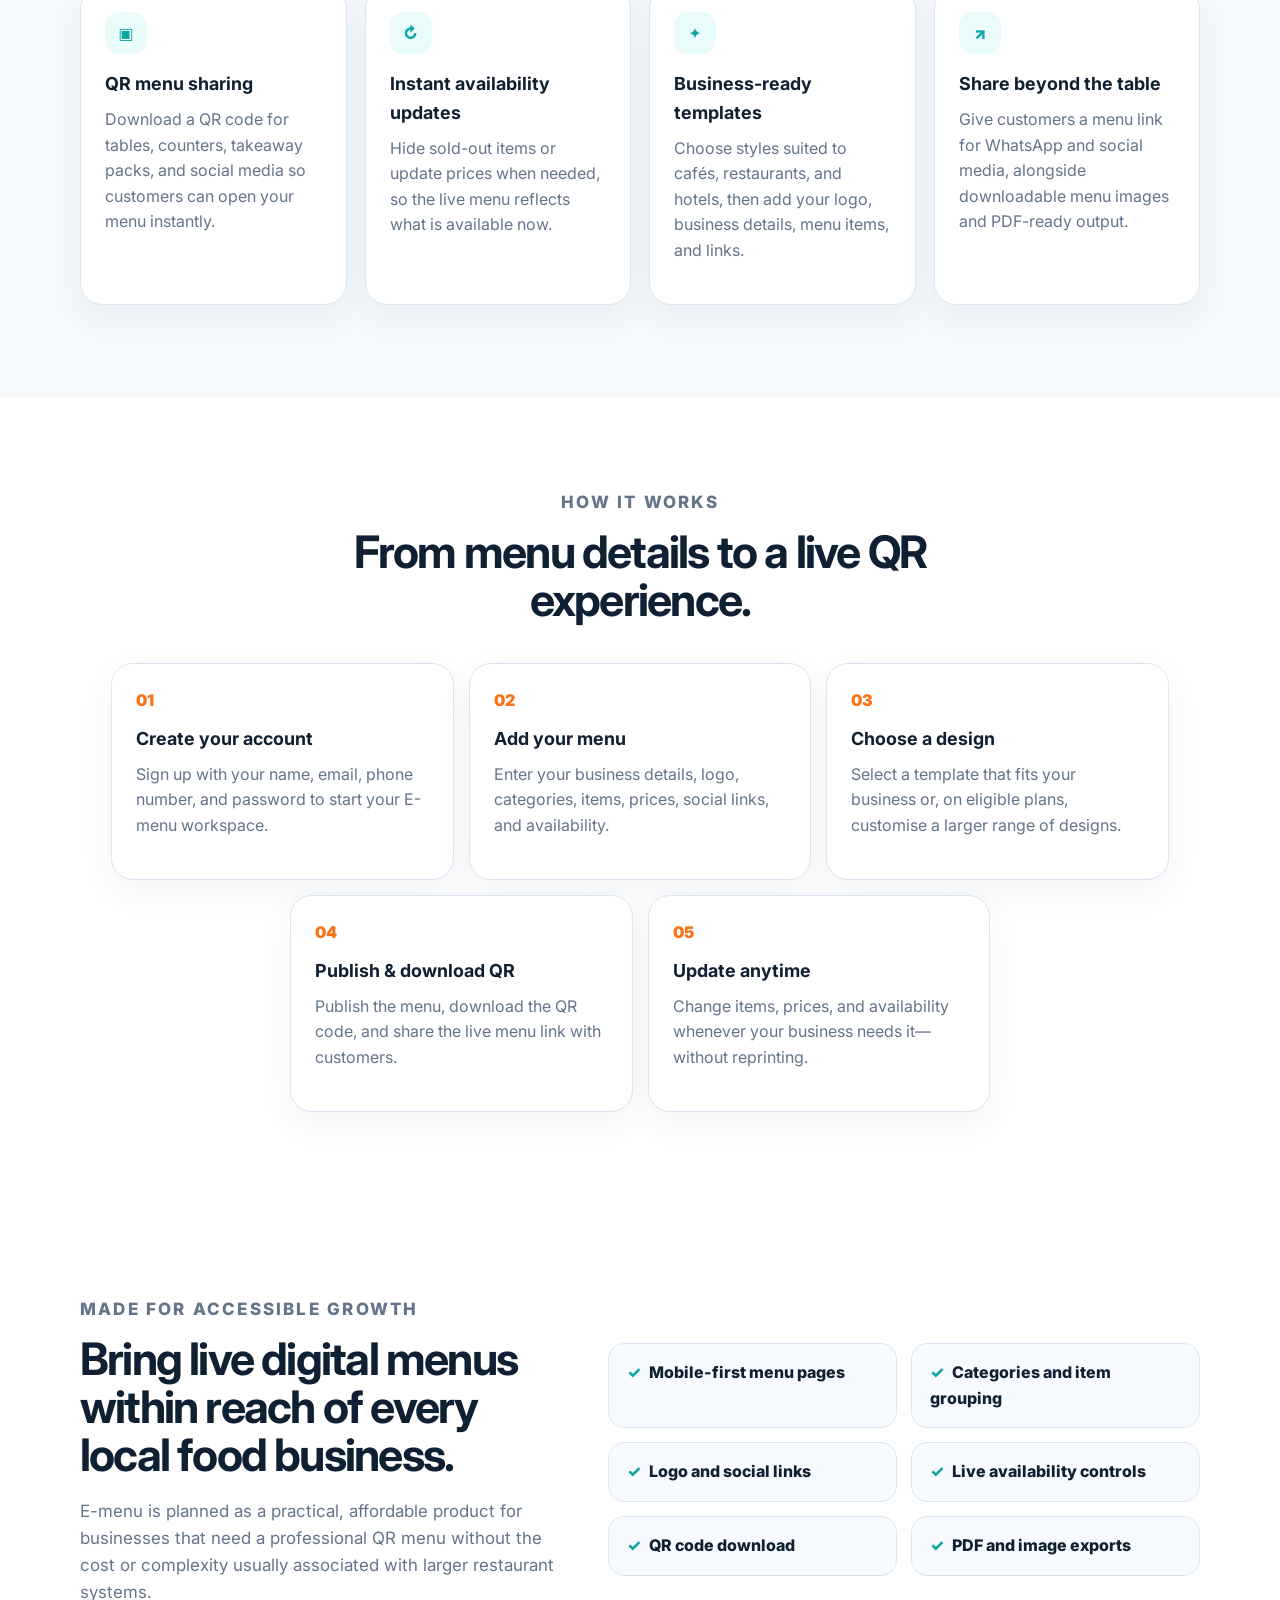
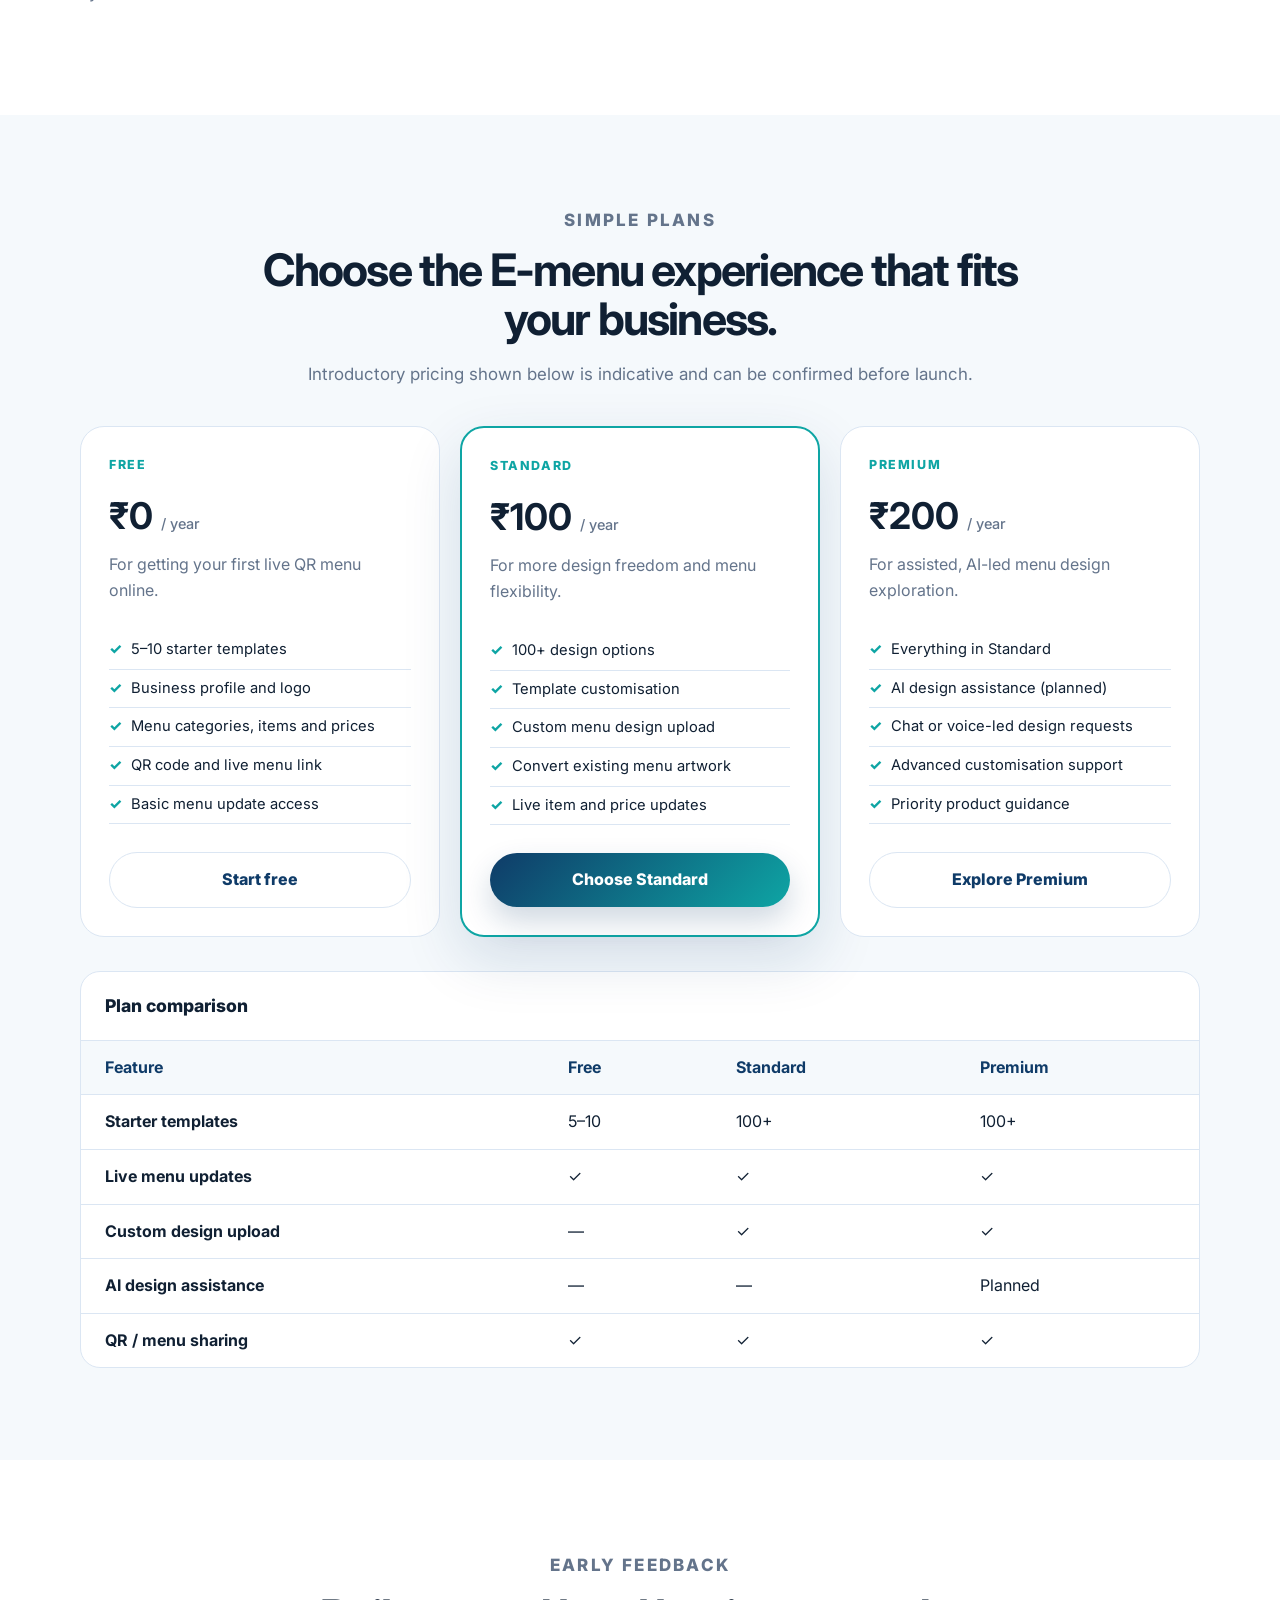
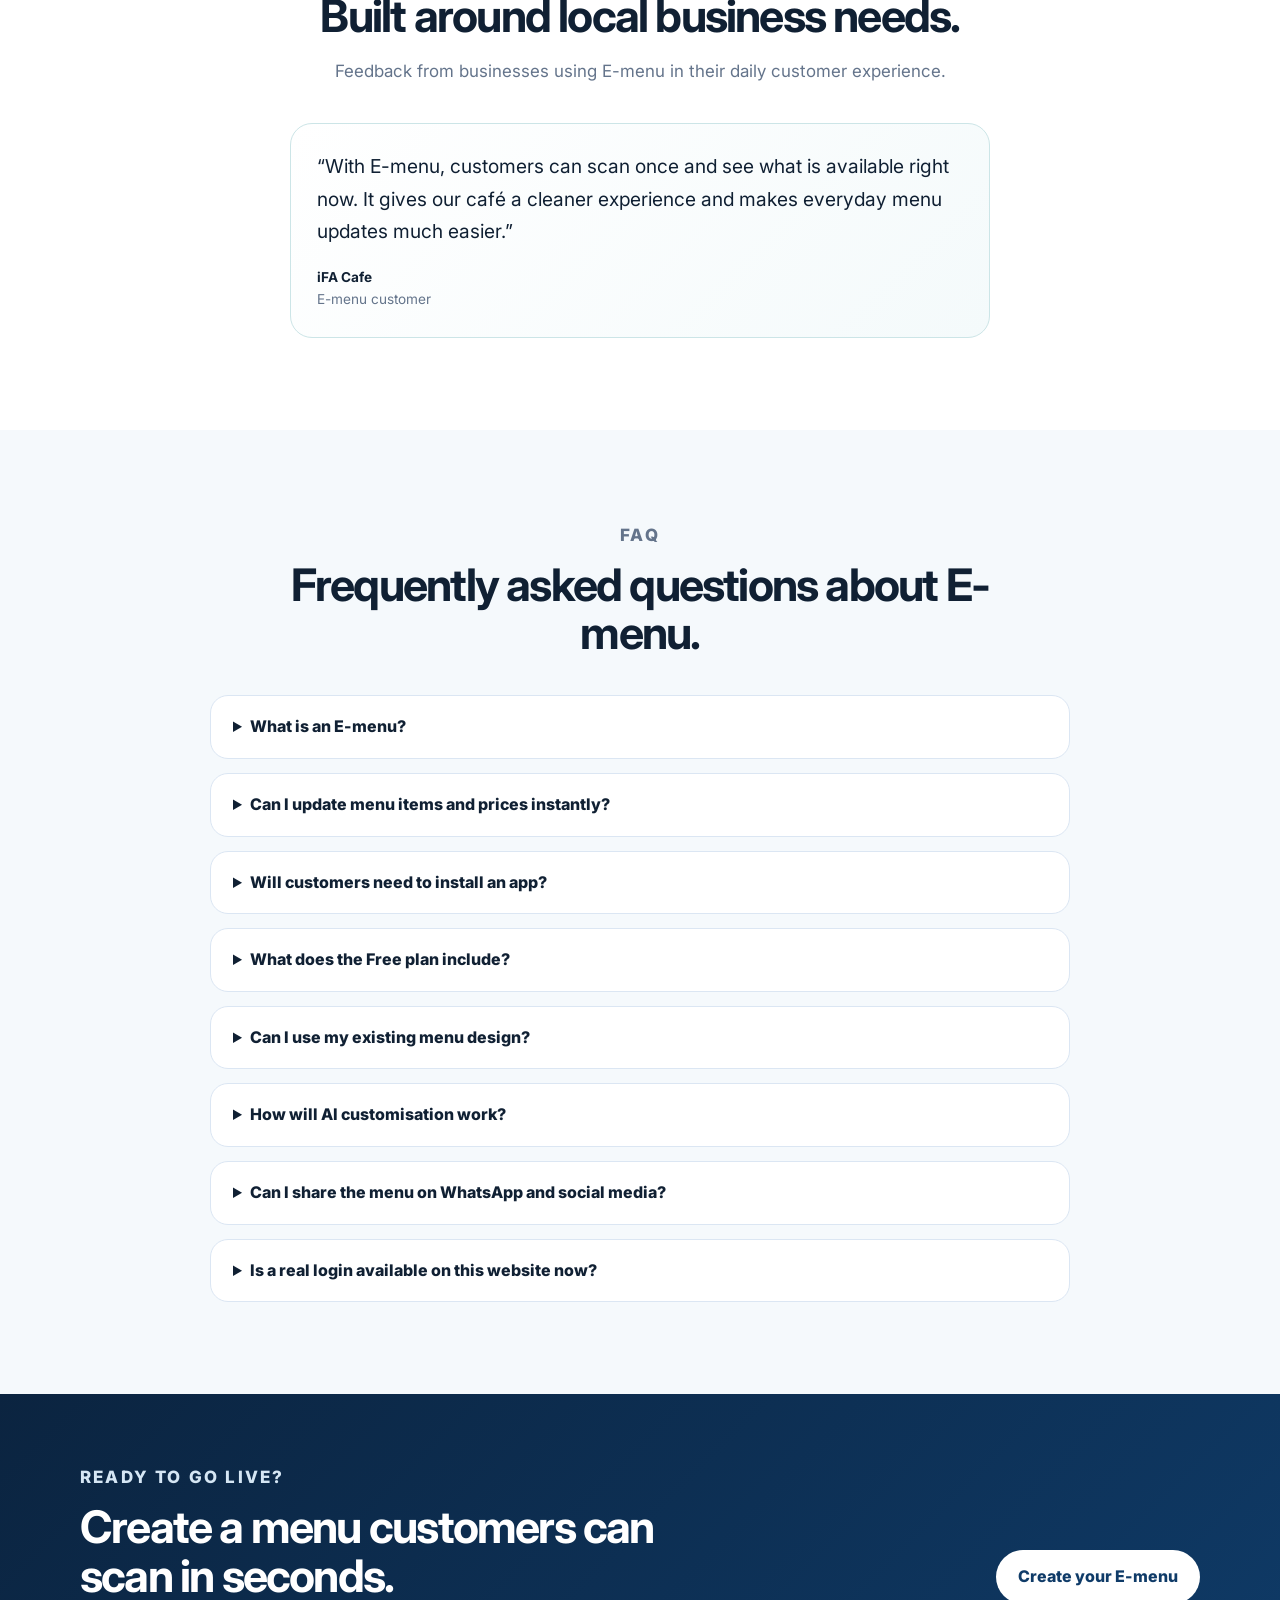
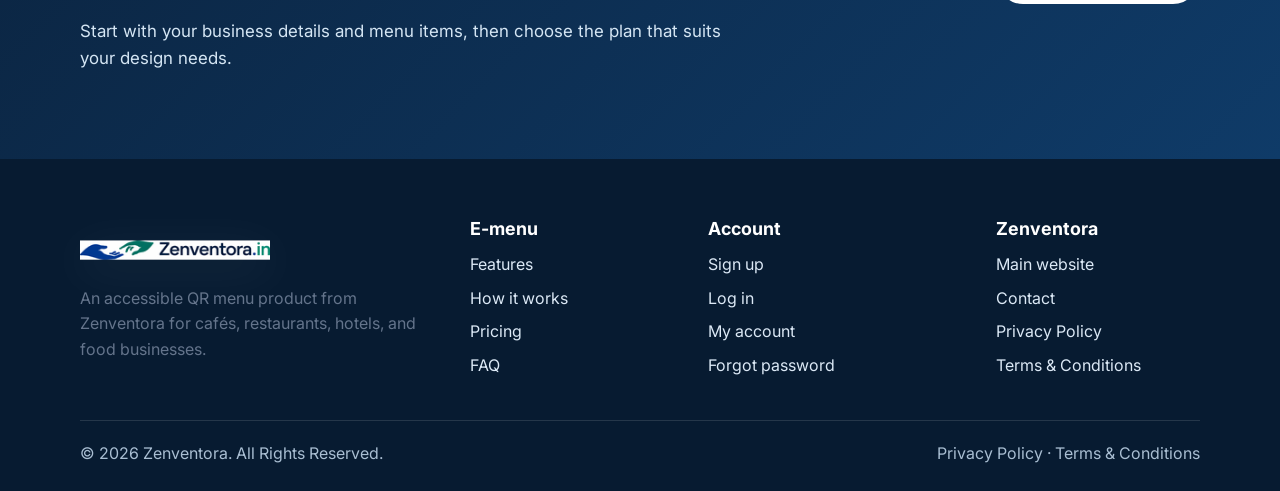
==== commit bbb33e28: "Refine E-menu customer menu showcase" ====
--- a/emenu/index.html
+++ b/emenu/index.html
@@ -12,16 +12,16 @@
   <script type="application/ld+json">{"@context":"https://schema.org","@type":"FAQPage","mainEntity":[{"@type":"Question","name":"What is an E-menu?","acceptedAnswer":{"@type":"Answer","text":"An E-menu is a digital menu that customers open on their phone by scanning a QR code. Businesses can update items, prices, and availability without reprinting menus."}},{"@type":"Question","name":"Can I update items instantly?","acceptedAnswer":{"@type":"Answer","text":"Yes. E-menu is designed for quick menu, price, and availability updates so customers see the currently available items."}},{"@type":"Question","name":"Is E-menu suitable for small cafés?","acceptedAnswer":{"@type":"Answer","text":"Yes. The Free plan is designed to make QR menus accessible for small cafés, restaurants, and local food businesses."}}]}</script>
 </head>
 <body class="emenu-page"><a class="skip-link" href="#main">Skip to content</a>
-<header class="site-header"><nav class="nav container" aria-label="E-menu navigation"><a class="brand emenu-brand" href="#home" aria-label="E-menu home"><img class="brand-logo" src="../assets/zenventora-logo.svg" alt="Zenventora logo"><span aria-hidden="true">/</span><strong>E-menu</strong></a><button class="nav-toggle" type="button" aria-controls="nav-menu" aria-expanded="false" data-nav-toggle>Menu</button><div id="nav-menu" class="nav-menu" data-nav-menu><a href="#features">Features</a><a href="#how-it-works">How it works</a><a href="#pricing">Pricing</a><a href="#faq">FAQ</a><a href="../index.html">Zenventora</a><span data-account-slot><a class="btn btn-primary btn-small" href="signup.html">Sign up free</a></span></div></nav></header>
+<header class="site-header"><nav class="nav container" aria-label="E-menu navigation"><a class="brand emenu-brand" href="#home" aria-label="E-menu home"><img class="brand-logo" src="../assets/zenventora-logo.svg" alt="Zenventora logo"><span aria-hidden="true">/</span><strong>E-menu</strong></a><button class="nav-toggle" type="button" aria-controls="nav-menu" aria-expanded="false" data-nav-toggle>Menu</button><div id="nav-menu" class="nav-menu" data-nav-menu><a href="#features">Features</a><a href="#how-it-works">How it works</a><a href="#pricing">Pricing</a><a href="#faq">FAQ</a><span data-account-slot><a class="btn btn-primary btn-small" href="signup.html">Sign up free</a></span></div></nav></header>
 <main id="main">
-<section id="home" class="hero section"><div class="container hero-grid"><div class="hero-copy"><p class="eyebrow">Live QR menus for local food businesses</p><h1>Your menu, always current—on every customer’s phone.</h1><p class="hero-text">E-menu helps cafés, restaurants, hotels, and food businesses replace repeated menu printing with a simple QR code and a live, mobile-friendly menu.</p><div class="hero-actions"><a class="btn btn-primary" href="signup.html">Create your free E-menu</a><a class="btn btn-secondary" href="#how-it-works">See how it works</a></div><p class="microcopy">Start with a Free plan. No payment flow is required to explore the product.</p></div><div class="hero-panel menu-preview" aria-label="Sample E-menu preview"><div class="preview-top"><span>☰</span><strong>Ular Suvai</strong><span>⌕</span></div><p class="menu-tag">TODAY'S MENU</p><h3>Fresh favourites</h3><div class="menu-row"><span>Masala dosa <small>Available</small></span><strong>₹70</strong></div><div class="menu-row"><span>Filter coffee <small>Available</small></span><strong>₹25</strong></div><div class="menu-row muted-item"><span>Veg biryani <small>Sold out</small></span><strong>₹120</strong></div><div class="preview-footer">Scan. Browse. Enjoy.</div></div></div></section>
+<section id="home" class="hero section"><div class="container hero-grid"><div class="hero-copy"><p class="eyebrow">Live QR menus for local food businesses</p><h1>Your menu, always current—on every customer’s phone.</h1><p class="hero-text">E-menu helps cafés, restaurants, hotels, and food businesses replace repeated menu printing with a simple QR code and a live, mobile-friendly menu.</p><div class="hero-actions"><a class="btn btn-primary" href="signup.html">Create your free E-menu</a><a class="btn btn-secondary" href="#how-it-works">See how it works</a></div><p class="microcopy">Start with a Free plan. No payment flow is required to explore the product.</p></div><div class="hero-panel customer-menu-showcase" aria-label="Customer view of a live café menu"><div class="showcase-glow"></div><div class="table-qr"><span>SCAN TO VIEW</span><b aria-hidden="true">▦</b><small>Table 06</small></div><div class="phone-menu"><div class="phone-status"><span>9:41</span><span>● ● ●</span></div><div class="cafe-cover"><span class="cafe-badge">iFA</span><div><strong>iFA Café</strong><small>Freshly made, every day</small></div><button aria-label="Share menu" type="button">↗</button></div><div class="menu-tabs"><strong>Popular</strong><span>Drinks</span><span>Bites</span></div><p class="menu-category">SIGNATURE PICKS</p><div class="customer-item"><span class="dish-art cold-brew">☕</span><div><strong>Cold brew latte</strong><small>Slow brewed, silky finish</small></div><b>₹145</b></div><div class="customer-item"><span class="dish-art waffle">▦</span><div><strong>Belgian waffle</strong><small>Chocolate & vanilla cream</small></div><b>₹180</b></div><div class="customer-item sold"><span class="dish-art">🍰</span><div><strong>Berry cheesecake</strong><small>Back tomorrow</small></div><b>Sold out</b></div><div class="live-pill"><i></i> Menu updated just now</div></div><div class="showcase-caption"><span>Customer view</span><strong>Live menu. One scan away.</strong></div></div></div></section>
 <section class="section intro"><div class="container narrow"><p class="eyebrow">Built for everyday updates</p><h2>Stop reprinting menus for every small change.</h2><p>When a price changes, an item sells out, or today’s special is ready, update your live E-menu once. Customers scanning your table QR code see only the menu you want them to see—without waiting for a new print run.</p></div></section>
 <section id="features" class="section soft-bg"><div class="container"><div class="section-heading"><p class="eyebrow">Designed for cafés, restaurants & hotels</p><h2>Simple for your team. Clear for your customers.</h2><p>Use E-menu to organise food and drinks by category, match your business style, and give customers a smooth phone-first browsing experience.</p></div><div class="card-grid four"><article class="card"><span class="icon">▣</span><h3>QR menu sharing</h3><p>Download a QR code for tables, counters, takeaway packs, and social media so customers can open your menu instantly.</p></article><article class="card"><span class="icon">↻</span><h3>Instant availability updates</h3><p>Hide sold-out items or update prices when needed, so the live menu reflects what is available now.</p></article><article class="card"><span class="icon">✦</span><h3>Business-ready templates</h3><p>Choose styles suited to cafés, restaurants, and hotels, then add your logo, business details, menu items, and links.</p></article><article class="card"><span class="icon">↗</span><h3>Share beyond the table</h3><p>Give customers a menu link for WhatsApp and social media, alongside downloadable menu images and PDF-ready output.</p></article></div></div></section>
 <section id="how-it-works" class="section process"><div class="container"><div class="section-heading"><p class="eyebrow">How it works</p><h2>From menu details to a live QR experience.</h2></div><div class="steps"><article><span>01</span><h3>Create your account</h3><p>Sign up with your name, email, phone number, and password to start your E-menu workspace.</p></article><article><span>02</span><h3>Add your menu</h3><p>Enter your business details, logo, categories, items, prices, social links, and availability.</p></article><article><span>03</span><h3>Choose a design</h3><p>Select a template that fits your business or, on eligible plans, customise a larger range of designs.</p></article><article><span>04</span><h3>Publish & download QR</h3><p>Publish the menu, download the QR code, and share the live menu link with customers.</p></article><article><span>05</span><h3>Update anytime</h3><p>Change items, prices, and availability whenever your business needs it—without reprinting.</p></article></div></div></section>
 <section class="section split-section"><div class="container split-grid"><div><p class="eyebrow">Made for accessible growth</p><h2>Bring live digital menus within reach of every local food business.</h2><p>E-menu is planned as a practical, affordable product for businesses that need a professional QR menu without the cost or complexity usually associated with larger restaurant systems.</p></div><div class="check-grid"><span>Mobile-first menu pages</span><span>Categories and item grouping</span><span>Logo and social links</span><span>Live availability controls</span><span>QR code download</span><span>PDF and image exports</span></div></div></section>
 <section id="pricing" class="section soft-bg"><div class="container"><div class="section-heading"><p class="eyebrow">Simple plans</p><h2>Choose the E-menu experience that fits your business.</h2><p>Introductory pricing shown below is indicative and can be confirmed before launch.</p></div><div class="pricing-grid"><article class="price-card"><p class="eyebrow">Free</p><h3>₹0 <small>/ year</small></h3><p>For getting your first live QR menu online.</p><ul><li>5–10 starter templates</li><li>Business profile and logo</li><li>Menu categories, items and prices</li><li>QR code and live menu link</li><li>Basic menu update access</li></ul><a class="btn btn-secondary" href="signup.html">Start free</a></article><article class="price-card featured"><p class="eyebrow">Standard</p><h3>₹100 <small>/ year</small></h3><p>For more design freedom and menu flexibility.</p><ul><li>100+ design options</li><li>Template customisation</li><li>Custom menu design upload</li><li>Convert existing menu artwork</li><li>Live item and price updates</li></ul><a class="btn btn-primary" href="signup.html">Choose Standard</a></article><article class="price-card"><p class="eyebrow">Premium</p><h3>₹200 <small>/ year</small></h3><p>For assisted, AI-led menu design exploration.</p><ul><li>Everything in Standard</li><li>AI design assistance (planned)</li><li>Chat or voice-led design requests</li><li>Advanced customisation support</li><li>Priority product guidance</li></ul><a class="btn btn-secondary" href="signup.html">Explore Premium</a></article></div><div class="comparison-wrap"><table class="comparison"><caption>Plan comparison</caption><thead><tr><th>Feature</th><th>Free</th><th>Standard</th><th>Premium</th></tr></thead><tbody><tr><th>Starter templates</th><td>5–10</td><td>100+</td><td>100+</td></tr><tr><th>Live menu updates</th><td>✓</td><td>✓</td><td>✓</td></tr><tr><th>Custom design upload</th><td>—</td><td>✓</td><td>✓</td></tr><tr><th>AI design assistance</th><td>—</td><td>—</td><td>Planned</td></tr><tr><th>QR / menu sharing</th><td>✓</td><td>✓</td><td>✓</td></tr></tbody></table></div></div></section>
-<section id="testimonials" class="section"><div class="container"><div class="section-heading"><p class="eyebrow">Early feedback</p><h2>Built around local business needs.</h2><p>These placeholder testimonials can be replaced with verified customer feedback at launch.</p></div><div class="card-grid three"><blockquote class="testimonial"><p>“The idea of changing today’s availability without explaining it at every table will make service much smoother.”</p><footer><strong>Ular Suvai</strong><span>Restaurant partner placeholder</span></footer></blockquote><blockquote class="testimonial"><p>“A simple QR menu that looks professional and stays affordable is useful for smaller businesses like ours.”</p><footer><strong>Askar Mobiles</strong><span>Business partner placeholder</span></footer></blockquote><blockquote class="testimonial"><p>“Sharing a current menu link on WhatsApp and social media can make discovery easier for customers.”</p><footer><strong>iFA Cafe</strong><span>Café partner placeholder</span></footer></blockquote></div></div></section>
+<section id="testimonials" class="section"><div class="container"><div class="section-heading"><p class="eyebrow">Early feedback</p><h2>Built around local business needs.</h2><p>Feedback from businesses using E-menu in their daily customer experience.</p></div><div class="testimonial-single"><blockquote class="testimonial"><p>“With E-menu, customers can scan once and see what is available right now. It gives our café a cleaner experience and makes everyday menu updates much easier.”</p><footer><strong>iFA Cafe</strong><span>E-menu customer</span></footer></blockquote></div></div></section>
 <section id="faq" class="section soft-bg"><div class="container"><div class="section-heading"><p class="eyebrow">FAQ</p><h2>Frequently asked questions about E-menu.</h2></div><div class="faq-list"><details><summary>What is an E-menu?</summary><p>E-menu is a digital menu customers open on their phone by scanning a QR code. It is designed for cafés, restaurants, hotels, and food businesses.</p></details><details><summary>Can I update menu items and prices instantly?</summary><p>Yes. The product is designed so businesses can update menu information and availability, helping customers see the menu that is currently active.</p></details><details><summary>Will customers need to install an app?</summary><p>No. Customers can scan a QR code and open the live menu in their normal phone browser.</p></details><details><summary>What does the Free plan include?</summary><p>The Free plan provides a limited starter template selection, business details, menu item management, a published menu link, and QR code access.</p></details><details><summary>Can I use my existing menu design?</summary><p>Standard is planned to support custom menu design uploads and conversion of existing menu artwork into an E-menu experience.</p></details><details><summary>How will AI customisation work?</summary><p>Premium AI design assistance is planned for a future product phase. It will let businesses describe preferred changes through a guided chat or voice-based experience.</p></details><details><summary>Can I share the menu on WhatsApp and social media?</summary><p>Yes. Each published menu is intended to have a shareable link, alongside QR, image, and PDF-ready delivery options.</p></details><details><summary>Is a real login available on this website now?</summary><p>This launch-site prototype demonstrates the sign-up and login experience using browser storage only. Production login, OTP email, payment, QR generation, and hosted menu delivery require secure backend APIs before public release.</p></details></div></div></section>
 <section class="section customer-band"><div class="container customer-card"><div><p class="eyebrow">Ready to go live?</p><h2>Create a menu customers can scan in seconds.</h2><p>Start with your business details and menu items, then choose the plan that suits your design needs.</p></div><a class="btn btn-light" href="signup.html">Create your E-menu</a></div></section>
 </main>
-<footer class="site-footer"><div class="container footer-grid"><div><a class="brand footer-brand" href="#home"><img class="brand-logo" src="../assets/zenventora-logo.svg" alt="Zenventora logo"><span>/ E-menu</span></a><p>An accessible QR menu product from Zenventora for cafés, restaurants, hotels, and food businesses.</p></div><div><h3>E-menu</h3><a href="#features">Features</a><a href="#how-it-works">How it works</a><a href="#pricing">Pricing</a><a href="#faq">FAQ</a></div><div><h3>Account</h3><a href="signup.html">Sign up</a><a href="login.html">Log in</a><a href="dashboard.html">My account</a><a href="forgot-password.html">Forgot password</a></div><div><h3>Zenventora</h3><a href="../index.html">Main website</a><a href="../contact.html">Contact</a><a href="../privacy-policy.html">Privacy Policy</a><a href="../terms-and-conditions.html">Terms & Conditions</a></div></div><div class="container footer-bottom"><span>© 2026 Zenventora. All Rights Reserved.</span><span><a href="../privacy-policy.html">Privacy Policy</a> · <a href="../terms-and-conditions.html">Terms & Conditions</a></span></div></footer><script src="../script.js" defer></script><script src="emenu.js" defer></script></body></html>
+<footer class="site-footer"><div class="container footer-grid"><div><a class="brand footer-brand" href="#home"><img class="brand-logo" src="../assets/zenventora-logo.svg" alt="Zenventora logo"></a><p>An accessible QR menu product from Zenventora for cafés, restaurants, hotels, and food businesses.</p></div><div><h3>E-menu</h3><a href="#features">Features</a><a href="#how-it-works">How it works</a><a href="#pricing">Pricing</a><a href="#faq">FAQ</a></div><div><h3>Account</h3><a href="signup.html">Sign up</a><a href="login.html">Log in</a><a href="dashboard.html">My account</a><a href="forgot-password.html">Forgot password</a></div><div><h3>Zenventora</h3><a href="../index.html">Main website</a><a href="../contact.html">Contact</a><a href="../privacy-policy.html">Privacy Policy</a><a href="../terms-and-conditions.html">Terms & Conditions</a></div></div><div class="container footer-bottom"><span>© 2026 Zenventora. All Rights Reserved.</span><span><a href="../privacy-policy.html">Privacy Policy</a> · <a href="../terms-and-conditions.html">Terms & Conditions</a></span></div></footer><script src="../script.js" defer></script><script src="emenu.js" defer></script></body></html>
--- a/emenu/emenu.css
+++ b/emenu/emenu.css
@@ -1 +1,3 @@
 .emenu-brand strong{color:var(--blue);font-size:1rem}.emenu-brand span{color:var(--muted);font-weight:400}.microcopy{font-size:.86rem;color:var(--muted);margin:14px 0 0}.menu-preview{padding:0;overflow:hidden}.preview-top{display:flex;justify-content:space-between;align-items:center;padding:18px 22px;background:var(--navy);color:#fff}.menu-preview>h3,.menu-preview>.menu-tag,.menu-row{margin-left:24px;margin-right:24px}.menu-tag{margin-top:25px;margin-bottom:6px;color:var(--teal);font-size:.72rem;font-weight:800;letter-spacing:.12em}.menu-row{display:flex;justify-content:space-between;gap:16px;border-top:1px solid var(--line);padding:14px 0}.menu-row span{font-weight:700}.menu-row small{display:block;color:#16826f;font-size:.75rem}.muted-item{opacity:.55}.muted-item small{color:#b45309}.preview-footer{margin-top:18px;padding:14px 24px;background:var(--soft);font-weight:700;color:var(--blue)}.pricing-grid{display:grid;grid-template-columns:repeat(3,1fr);gap:20px;align-items:stretch}.price-card{background:#fff;border:1px solid var(--line);border-radius:24px;padding:28px;display:flex;flex-direction:column}.price-card.featured{border:2px solid var(--teal);box-shadow:var(--shadow)}.price-card h3{font-size:2.3rem;margin-bottom:6px}.price-card h3 small{font-size:.9rem;color:var(--muted);font-weight:500}.price-card>p:not(.eyebrow){color:var(--muted)}.price-card ul{list-style:none;padding:0;margin:12px 0 28px}.price-card li{padding:7px 0;border-bottom:1px solid var(--line);font-size:.92rem}.price-card li:before{content:'✓';color:var(--teal);font-weight:800;margin-right:9px}.price-card .btn{margin-top:auto}.comparison-wrap{margin-top:34px;overflow-x:auto;background:#fff;border:1px solid var(--line);border-radius:20px}.comparison{width:100%;border-collapse:collapse;min-width:600px}.comparison caption{text-align:left;padding:20px 24px;font-weight:800;font-size:1.1rem}.comparison th,.comparison td{padding:14px 24px;text-align:left;border-top:1px solid var(--line)}.comparison thead th{color:var(--blue);background:var(--soft)}.testimonial{border:1px solid var(--line);border-radius:22px;margin:0;padding:26px;background:#fff}.testimonial p{font-size:1.05rem;line-height:1.7}.testimonial footer{display:grid;color:var(--muted);font-size:.85rem}.testimonial footer strong{color:var(--ink)}.auth-main{min-height:calc(100vh - 76px);display:grid;place-items:center;padding:56px 16px;background:linear-gradient(180deg,#f8fbff,#fff)}.auth-card{width:min(560px,100%);padding:32px;background:#fff;border:1px solid var(--line);border-radius:26px;box-shadow:var(--shadow)}.auth-card h1{font-size:clamp(2rem,5vw,3rem)}.auth-card>p{color:var(--muted)}.form-grid{display:grid;gap:16px;margin-top:24px}.form-grid label{font-weight:700;font-size:.92rem}.form-grid input{display:block;width:100%;margin-top:7px;padding:13px 14px;border:1px solid var(--line);border-radius:12px;color:var(--ink)}.form-grid input:focus{outline:3px solid rgba(14,165,164,.18);border-color:var(--teal)}.form-row{display:flex;justify-content:space-between;gap:15px;align-items:center;font-size:.9rem}.auth-note,.form-message{font-size:.88rem;color:var(--muted);margin-top:18px}.form-message{display:none;padding:12px;border-radius:10px;background:#e8f8f7;color:#086563}.form-message.show{display:block}.auth-links{margin-top:20px;display:flex;justify-content:space-between;gap:15px;flex-wrap:wrap;font-weight:700;color:var(--blue)}.profile-pill{border:1px solid var(--line);border-radius:999px;padding:7px 11px;background:#fff;font-size:.85rem;font-weight:700;white-space:nowrap}.profile-pill:hover{color:var(--teal)}@media(max-width:800px){.pricing-grid{grid-template-columns:1fr}.price-card{padding:24px}.emenu-brand .brand-logo{width:126px}.nav-menu .profile-pill{display:inline-block}.comparison th,.comparison td{padding:12px 16px}}@media(max-width:520px){.auth-card{padding:24px 20px}.form-row{align-items:flex-start;flex-direction:column}.emenu-brand strong{font-size:.9rem}}
+/* Customer-facing live-menu mockup shown in the hero. */
+.customer-menu-showcase{position:relative;min-height:530px;padding:28px;overflow:hidden;background:radial-gradient(circle at 78% 12%,rgba(248,183,93,.36),transparent 30%),linear-gradient(135deg,#140e10,#33201d 54%,#092a32);border-color:rgba(255,255,255,.15)}.showcase-glow{position:absolute;inset:auto -18% -42% auto;width:360px;height:360px;border-radius:50%;background:rgba(238,128,53,.4);filter:blur(70px)}.phone-menu{position:relative;z-index:1;width:min(315px,calc(100% - 74px));margin:0 auto;padding:10px 13px 15px;border:7px solid #141719;border-radius:33px;background:#fff;box-shadow:0 28px 70px rgba(0,0,0,.48);transform:rotate(2.5deg)}.phone-status{display:flex;justify-content:space-between;font-size:.58rem;font-weight:800;padding:0 4px 8px}.cafe-cover{height:112px;border-radius:20px;padding:14px;display:flex;align-items:flex-end;gap:9px;background:linear-gradient(125deg,rgba(9,28,32,.75),rgba(81,40,27,.28)),linear-gradient(135deg,#c9793a,#38211d);color:#fff}.cafe-cover strong,.cafe-cover small{display:block}.cafe-cover small{font-size:.62rem;opacity:.85}.cafe-cover button{margin-left:auto;width:28px;height:28px;border:0;border-radius:50%;background:rgba(255,255,255,.18);color:#fff}.cafe-badge{display:grid;place-items:center;width:38px;height:38px;border:1px solid rgba(255,255,255,.72);border-radius:50%;font-family:Georgia,serif;font-weight:700}.menu-tabs{display:flex;gap:15px;padding:14px 3px 10px;font-size:.69rem;color:#77818a}.menu-tabs strong{color:#cb6e2d;border-bottom:2px solid #cb6e2d;padding-bottom:5px}.menu-category{margin:4px 3px 8px;color:#a35424;font-size:.58rem;font-weight:800;letter-spacing:.13em}.customer-item{display:grid;grid-template-columns:35px 1fr auto;gap:9px;align-items:center;padding:8px 2px;border-bottom:1px solid #edf0f2}.customer-item strong,.customer-item small{display:block}.customer-item strong{font-size:.72rem}.customer-item small{font-size:.58rem;color:#7b8791}.customer-item>b{font-size:.67rem;color:#243642}.dish-art{display:grid;place-items:center;width:33px;height:33px;border-radius:10px;background:#f9e3c9;font-size:1rem}.cold-brew{background:#debf9d}.waffle{background:#f2c450;color:#8e4d19}.customer-item.sold{opacity:.5}.customer-item.sold>b{font-size:.57rem}.live-pill{margin:12px 2px 0;padding:7px 9px;border-radius:9px;background:#e8f8f3;color:#08735b;font-size:.58rem;font-weight:700}.live-pill i{display:inline-block;width:6px;height:6px;margin-right:4px;border-radius:50%;background:#18a779}.table-qr{position:absolute;z-index:2;right:12px;bottom:73px;width:90px;padding:10px 8px;border-radius:12px;background:#fff;color:#172f36;text-align:center;box-shadow:0 14px 28px rgba(0,0,0,.25);transform:rotate(-7deg)}.table-qr span,.table-qr small{display:block;font-size:.48rem;font-weight:800;letter-spacing:.08em}.table-qr b{display:block;font-size:2.7rem;line-height:.9;margin:8px 0}.showcase-caption{position:absolute;z-index:2;left:25px;bottom:18px;color:#fff;display:grid}.showcase-caption span{font-size:.65rem;letter-spacing:.12em;text-transform:uppercase;color:#f7be86;font-weight:800}.showcase-caption strong{font-size:1rem}.testimonial-single{width:min(700px,100%);margin:0 auto}.testimonial-single .testimonial{background:linear-gradient(135deg,#fff,#f4fafb);border-color:#cce5e7}.testimonial-single .testimonial p{font-size:1.2rem}@media(max-width:520px){.customer-menu-showcase{min-height:490px;padding:20px}.phone-menu{width:calc(100% - 45px)}.table-qr{right:2px;bottom:74px;transform:scale(.83) rotate(-7deg);transform-origin:right bottom}.showcase-caption{left:20px}}
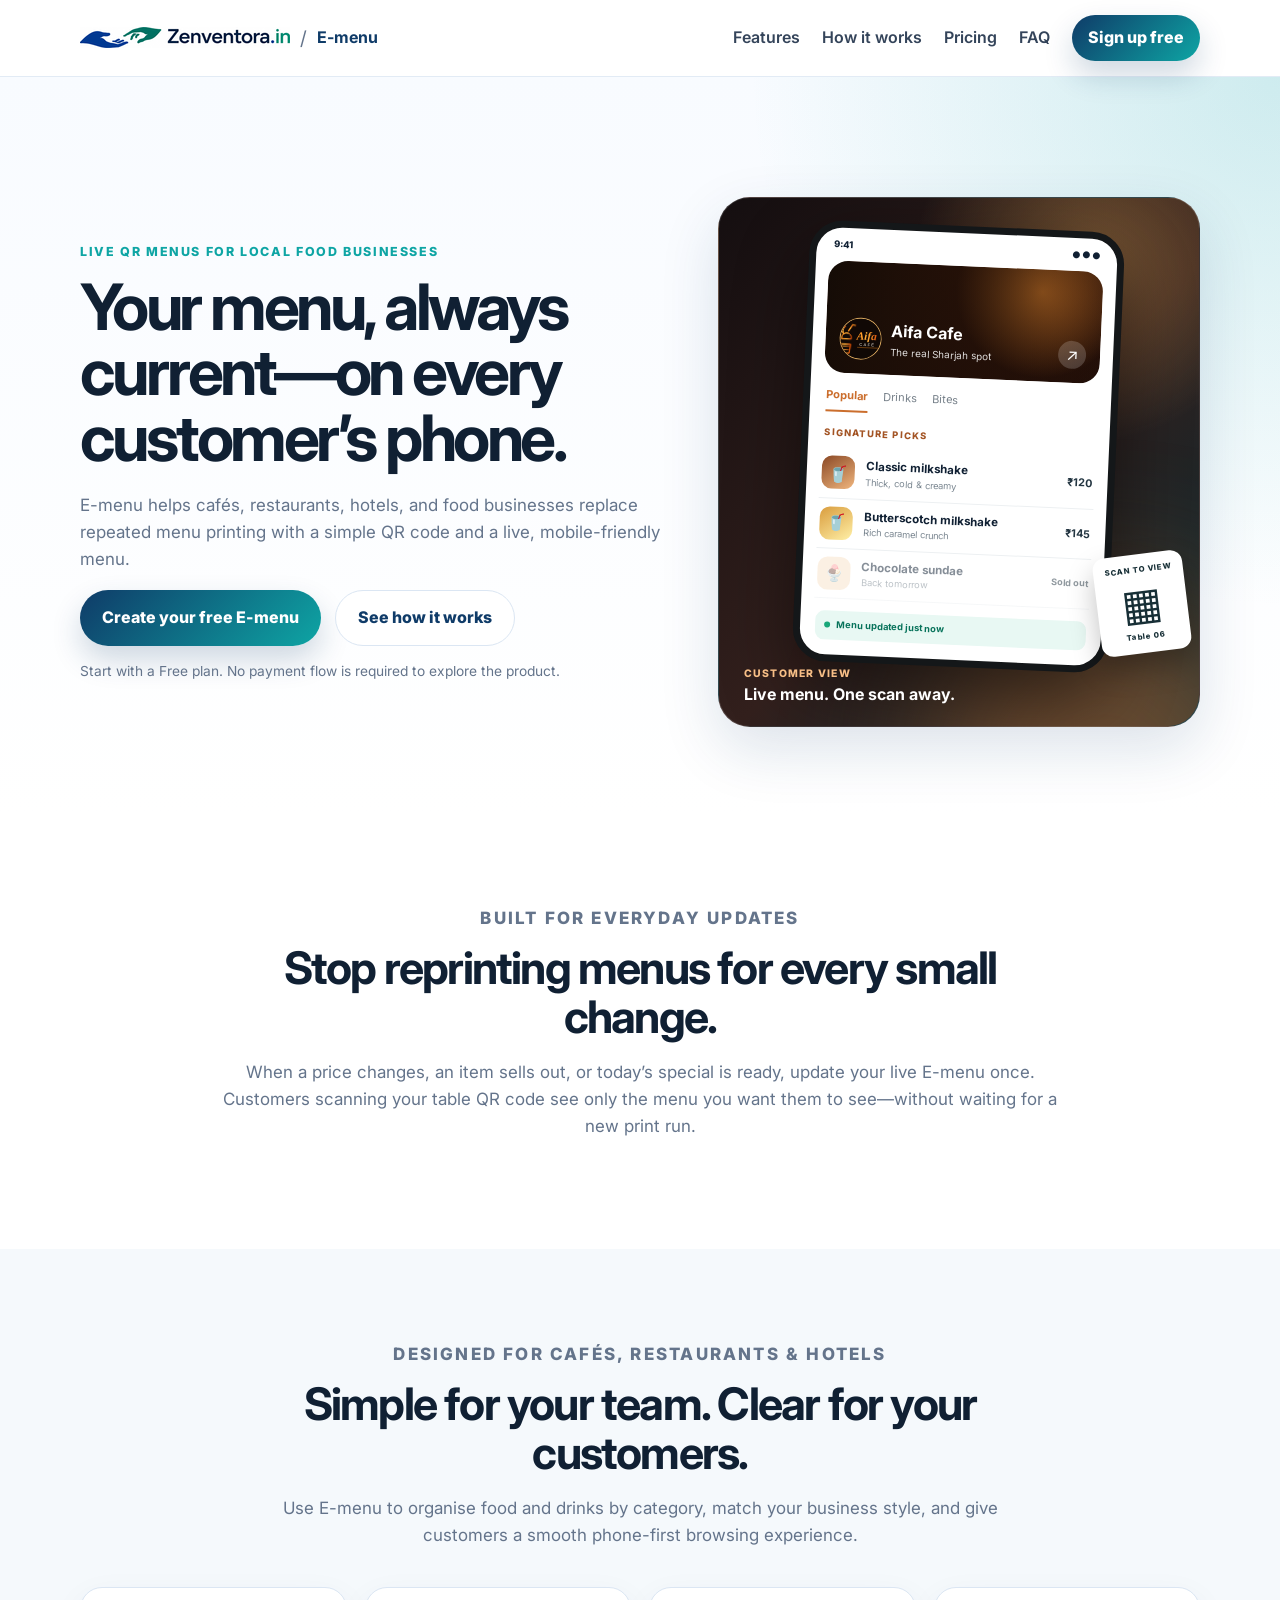
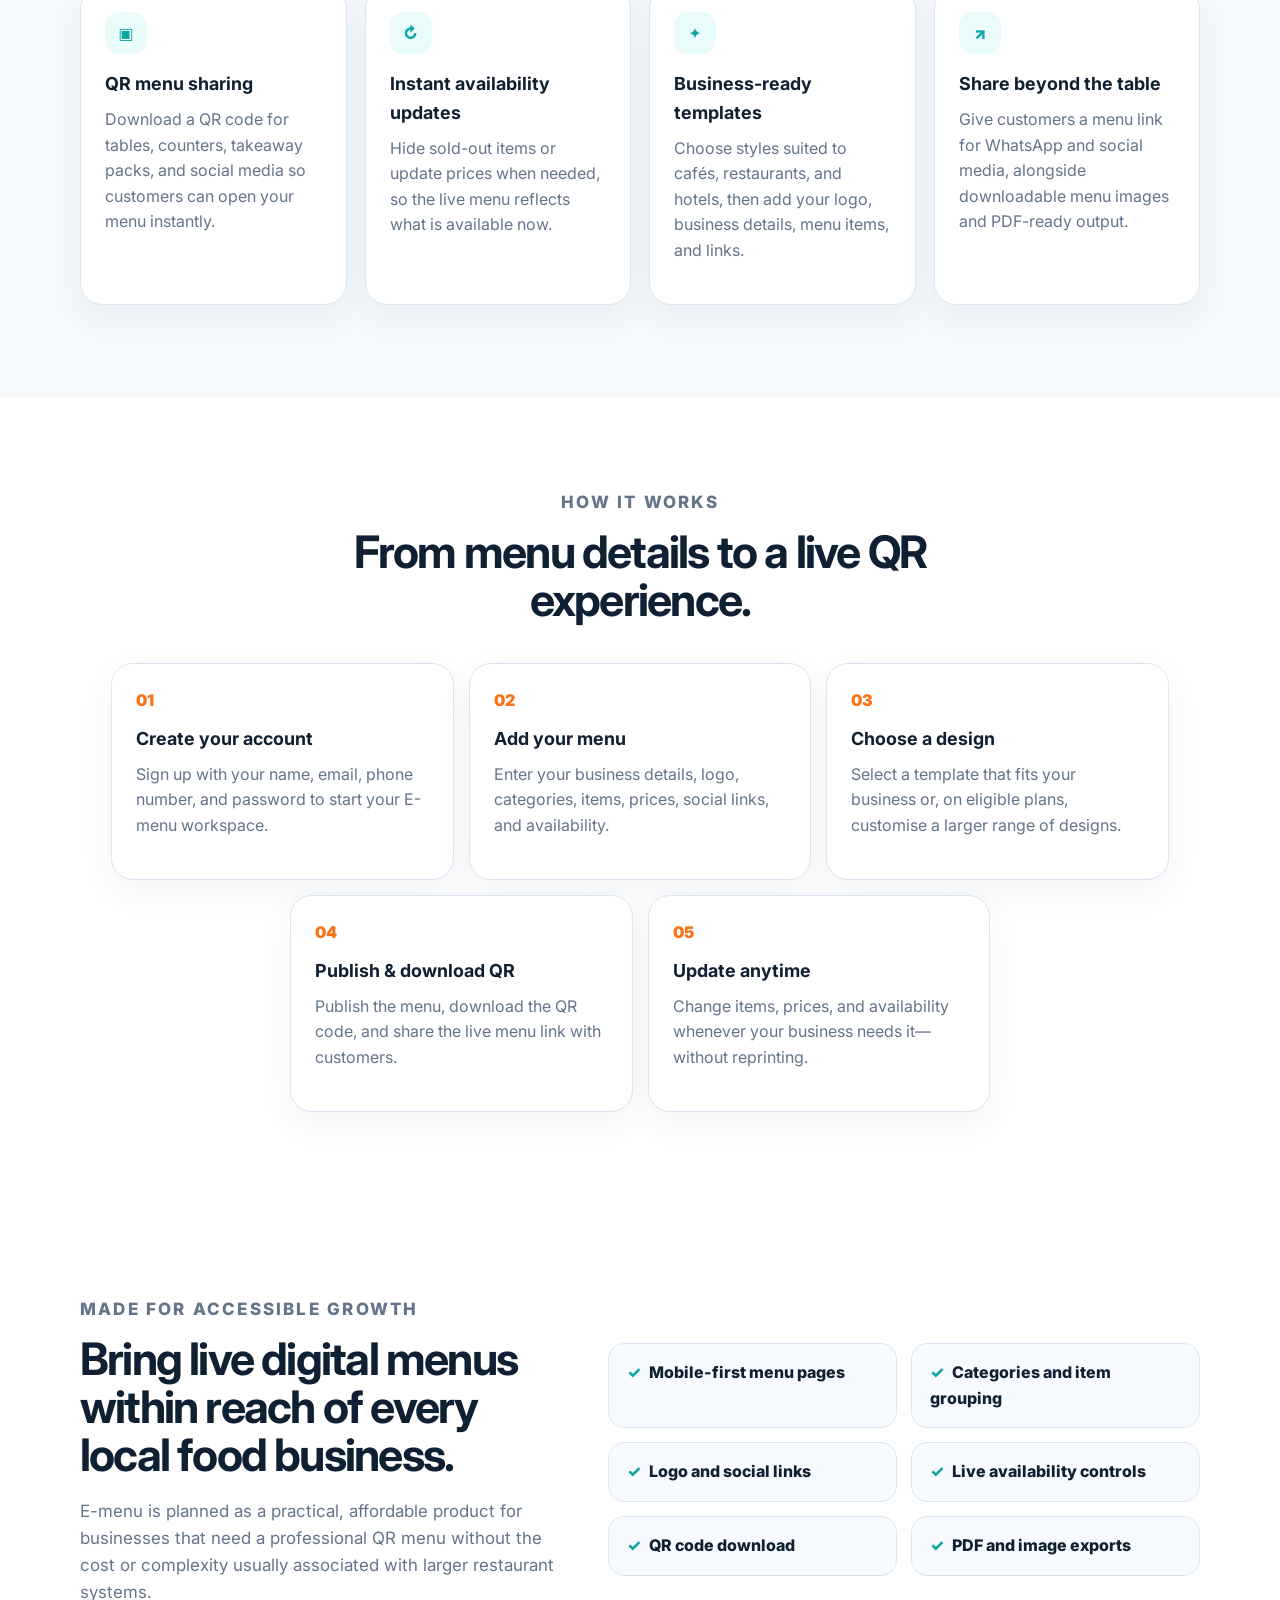
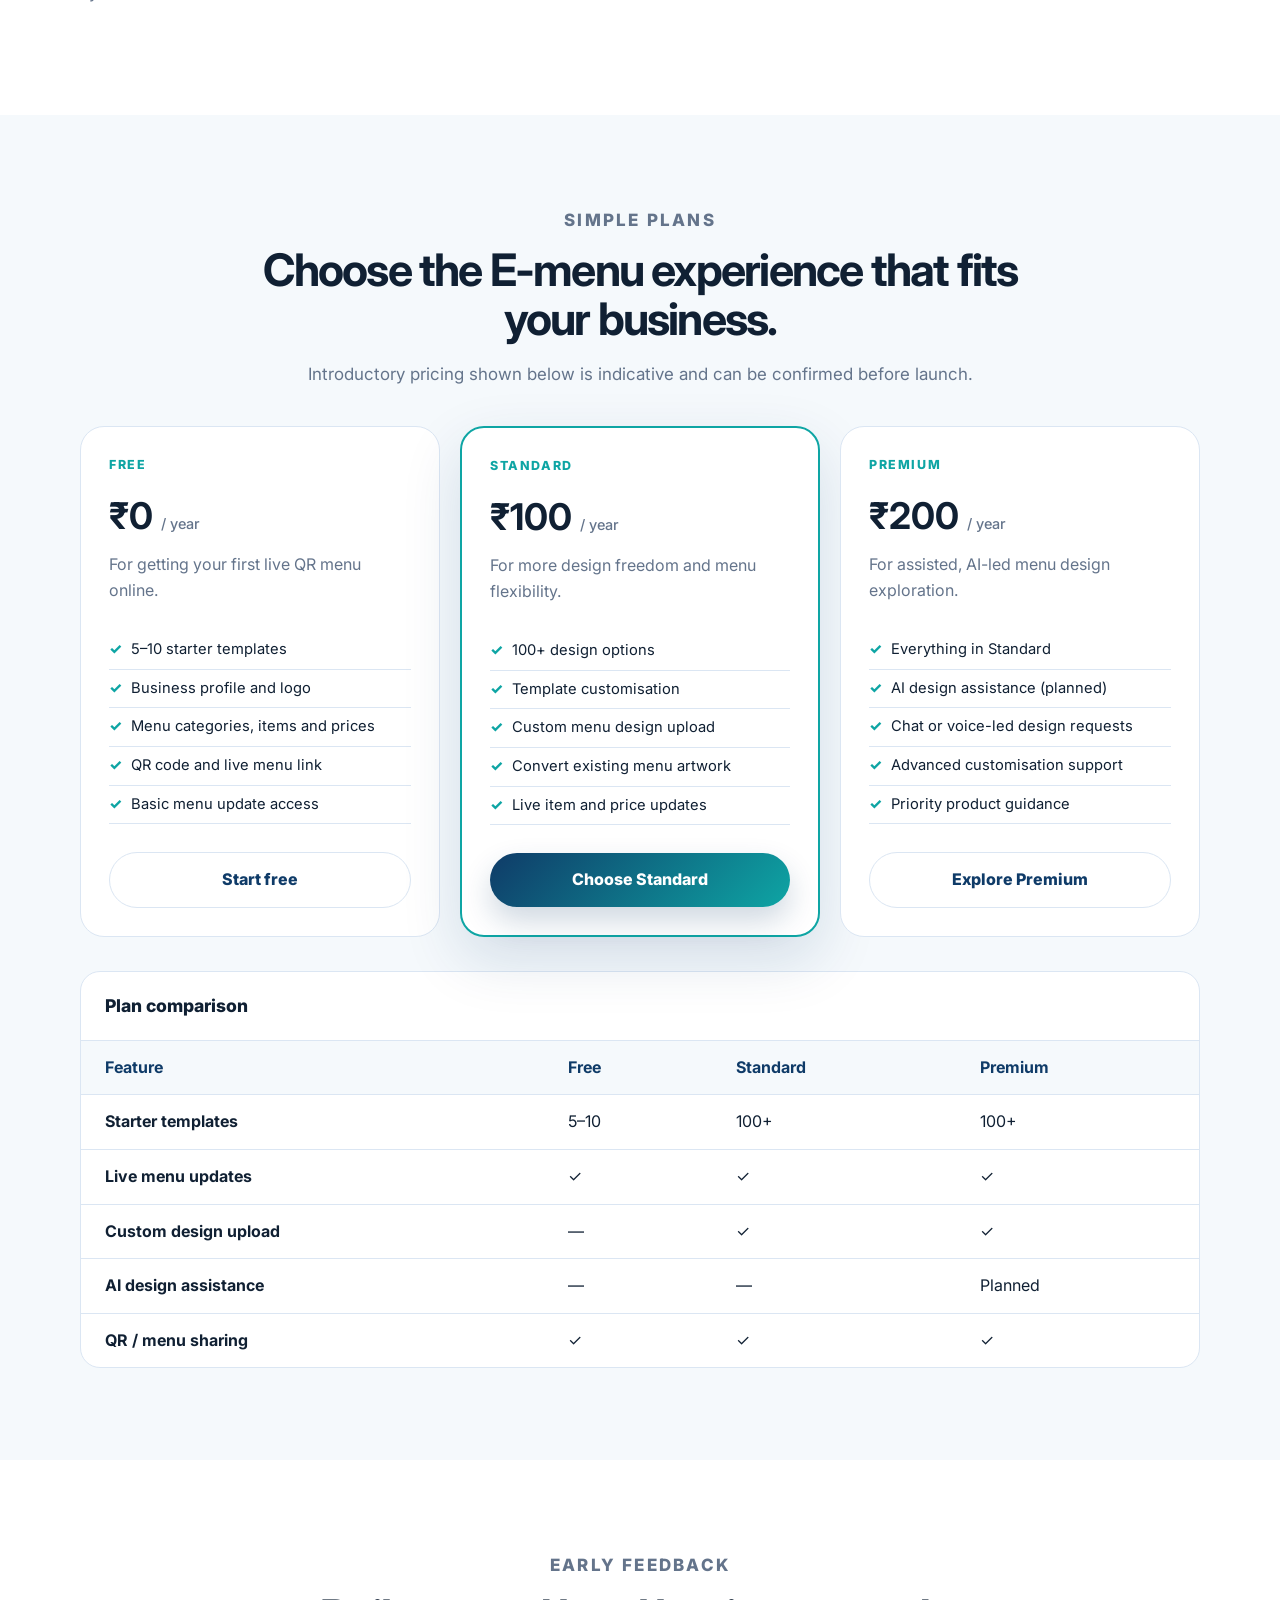
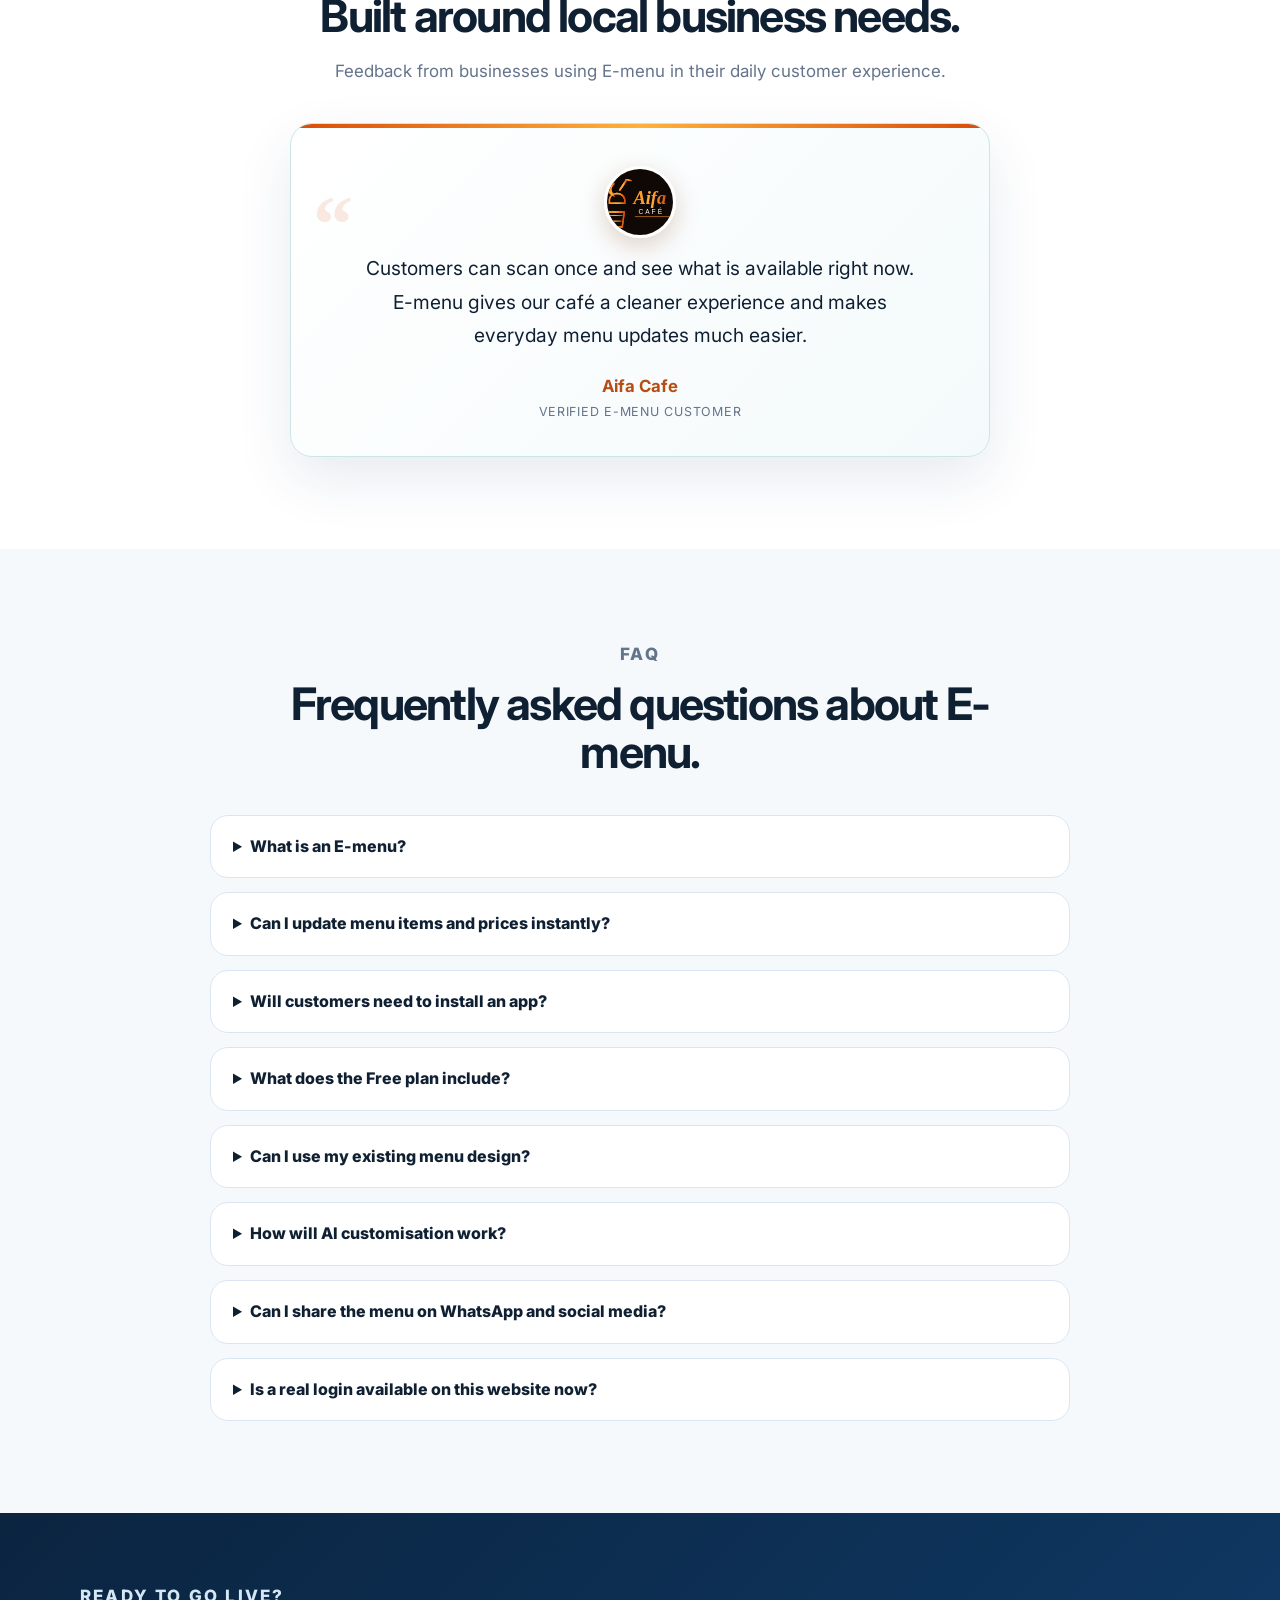
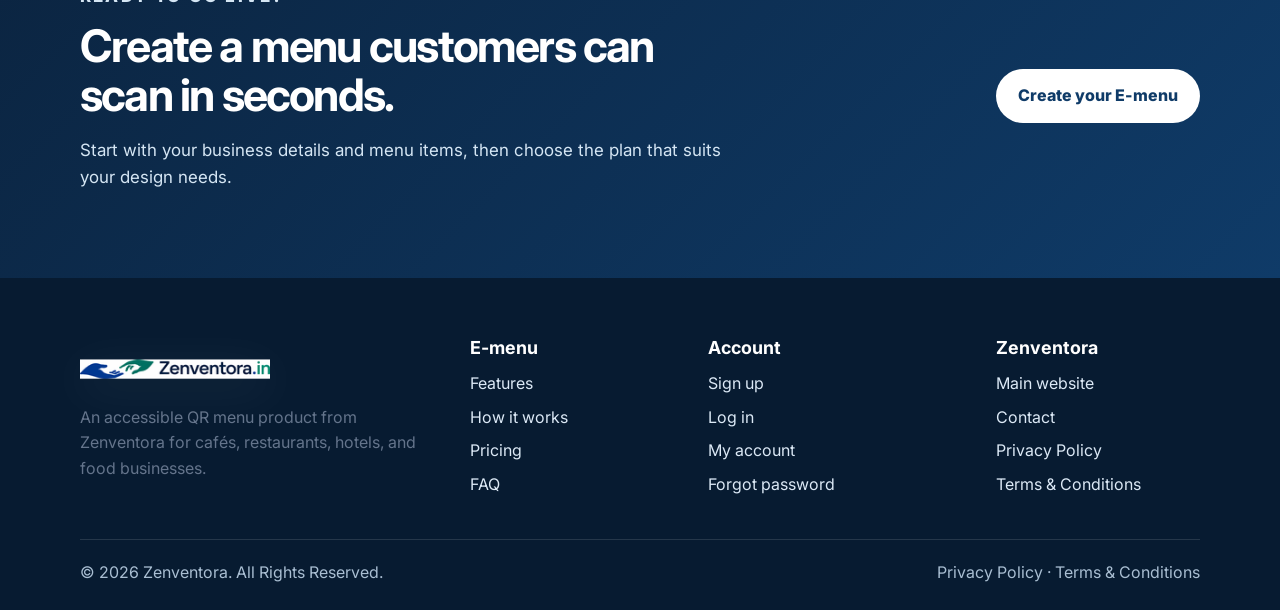
==== commit e10a5d6b: "Personalize E-menu for Aifa Cafe" ====
--- a/emenu/index.html
+++ b/emenu/index.html
@@ -14,13 +14,13 @@
 <body class="emenu-page"><a class="skip-link" href="#main">Skip to content</a>
 <header class="site-header"><nav class="nav container" aria-label="E-menu navigation"><a class="brand emenu-brand" href="#home" aria-label="E-menu home"><img class="brand-logo" src="../assets/zenventora-logo.svg" alt="Zenventora logo"><span aria-hidden="true">/</span><strong>E-menu</strong></a><button class="nav-toggle" type="button" aria-controls="nav-menu" aria-expanded="false" data-nav-toggle>Menu</button><div id="nav-menu" class="nav-menu" data-nav-menu><a href="#features">Features</a><a href="#how-it-works">How it works</a><a href="#pricing">Pricing</a><a href="#faq">FAQ</a><span data-account-slot><a class="btn btn-primary btn-small" href="signup.html">Sign up free</a></span></div></nav></header>
 <main id="main">
-<section id="home" class="hero section"><div class="container hero-grid"><div class="hero-copy"><p class="eyebrow">Live QR menus for local food businesses</p><h1>Your menu, always current—on every customer’s phone.</h1><p class="hero-text">E-menu helps cafés, restaurants, hotels, and food businesses replace repeated menu printing with a simple QR code and a live, mobile-friendly menu.</p><div class="hero-actions"><a class="btn btn-primary" href="signup.html">Create your free E-menu</a><a class="btn btn-secondary" href="#how-it-works">See how it works</a></div><p class="microcopy">Start with a Free plan. No payment flow is required to explore the product.</p></div><div class="hero-panel customer-menu-showcase" aria-label="Customer view of a live café menu"><div class="showcase-glow"></div><div class="table-qr"><span>SCAN TO VIEW</span><b aria-hidden="true">▦</b><small>Table 06</small></div><div class="phone-menu"><div class="phone-status"><span>9:41</span><span>● ● ●</span></div><div class="cafe-cover"><span class="cafe-badge">iFA</span><div><strong>iFA Café</strong><small>Freshly made, every day</small></div><button aria-label="Share menu" type="button">↗</button></div><div class="menu-tabs"><strong>Popular</strong><span>Drinks</span><span>Bites</span></div><p class="menu-category">SIGNATURE PICKS</p><div class="customer-item"><span class="dish-art cold-brew">☕</span><div><strong>Cold brew latte</strong><small>Slow brewed, silky finish</small></div><b>₹145</b></div><div class="customer-item"><span class="dish-art waffle">▦</span><div><strong>Belgian waffle</strong><small>Chocolate & vanilla cream</small></div><b>₹180</b></div><div class="customer-item sold"><span class="dish-art">🍰</span><div><strong>Berry cheesecake</strong><small>Back tomorrow</small></div><b>Sold out</b></div><div class="live-pill"><i></i> Menu updated just now</div></div><div class="showcase-caption"><span>Customer view</span><strong>Live menu. One scan away.</strong></div></div></div></section>
+<section id="home" class="hero section"><div class="container hero-grid"><div class="hero-copy"><p class="eyebrow">Live QR menus for local food businesses</p><h1>Your menu, always current—on every customer’s phone.</h1><p class="hero-text">E-menu helps cafés, restaurants, hotels, and food businesses replace repeated menu printing with a simple QR code and a live, mobile-friendly menu.</p><div class="hero-actions"><a class="btn btn-primary" href="signup.html">Create your free E-menu</a><a class="btn btn-secondary" href="#how-it-works">See how it works</a></div><p class="microcopy">Start with a Free plan. No payment flow is required to explore the product.</p></div><div class="hero-panel customer-menu-showcase" aria-label="Customer view of a live café menu"><div class="showcase-glow"></div><div class="table-qr"><span>SCAN TO VIEW</span><b aria-hidden="true">▦</b><small>Table 06</small></div><div class="phone-menu"><div class="phone-status"><span>9:41</span><span>● ● ●</span></div><div class="cafe-cover"><img class="cafe-logo" src="../assets/emenu/aifa-cafe-logo.svg" alt="Aifa Cafe logo"><div><strong>Aifa Cafe</strong><small>The real Sharjah spot</small></div><button aria-label="Share menu" type="button">↗</button></div><div class="menu-tabs"><strong>Popular</strong><span>Drinks</span><span>Bites</span></div><p class="menu-category">SIGNATURE PICKS</p><div class="customer-item"><span class="dish-art cold-brew">☕</span><div><strong>Classic milkshake</strong><small>Thick, cold & creamy</small></div><b>₹120</b></div><div class="customer-item"><span class="dish-art butterscotch">🥤</span><div><strong>Butterscotch milkshake</strong><small>Rich caramel crunch</small></div><b>₹145</b></div><div class="customer-item sold"><span class="dish-art">🍨</span><div><strong>Chocolate sundae</strong><small>Back tomorrow</small></div><b>Sold out</b></div><div class="live-pill"><i></i> Menu updated just now</div></div><div class="showcase-caption"><span>Customer view</span><strong>Live menu. One scan away.</strong></div></div></div></section>
 <section class="section intro"><div class="container narrow"><p class="eyebrow">Built for everyday updates</p><h2>Stop reprinting menus for every small change.</h2><p>When a price changes, an item sells out, or today’s special is ready, update your live E-menu once. Customers scanning your table QR code see only the menu you want them to see—without waiting for a new print run.</p></div></section>
 <section id="features" class="section soft-bg"><div class="container"><div class="section-heading"><p class="eyebrow">Designed for cafés, restaurants & hotels</p><h2>Simple for your team. Clear for your customers.</h2><p>Use E-menu to organise food and drinks by category, match your business style, and give customers a smooth phone-first browsing experience.</p></div><div class="card-grid four"><article class="card"><span class="icon">▣</span><h3>QR menu sharing</h3><p>Download a QR code for tables, counters, takeaway packs, and social media so customers can open your menu instantly.</p></article><article class="card"><span class="icon">↻</span><h3>Instant availability updates</h3><p>Hide sold-out items or update prices when needed, so the live menu reflects what is available now.</p></article><article class="card"><span class="icon">✦</span><h3>Business-ready templates</h3><p>Choose styles suited to cafés, restaurants, and hotels, then add your logo, business details, menu items, and links.</p></article><article class="card"><span class="icon">↗</span><h3>Share beyond the table</h3><p>Give customers a menu link for WhatsApp and social media, alongside downloadable menu images and PDF-ready output.</p></article></div></div></section>
 <section id="how-it-works" class="section process"><div class="container"><div class="section-heading"><p class="eyebrow">How it works</p><h2>From menu details to a live QR experience.</h2></div><div class="steps"><article><span>01</span><h3>Create your account</h3><p>Sign up with your name, email, phone number, and password to start your E-menu workspace.</p></article><article><span>02</span><h3>Add your menu</h3><p>Enter your business details, logo, categories, items, prices, social links, and availability.</p></article><article><span>03</span><h3>Choose a design</h3><p>Select a template that fits your business or, on eligible plans, customise a larger range of designs.</p></article><article><span>04</span><h3>Publish & download QR</h3><p>Publish the menu, download the QR code, and share the live menu link with customers.</p></article><article><span>05</span><h3>Update anytime</h3><p>Change items, prices, and availability whenever your business needs it—without reprinting.</p></article></div></div></section>
 <section class="section split-section"><div class="container split-grid"><div><p class="eyebrow">Made for accessible growth</p><h2>Bring live digital menus within reach of every local food business.</h2><p>E-menu is planned as a practical, affordable product for businesses that need a professional QR menu without the cost or complexity usually associated with larger restaurant systems.</p></div><div class="check-grid"><span>Mobile-first menu pages</span><span>Categories and item grouping</span><span>Logo and social links</span><span>Live availability controls</span><span>QR code download</span><span>PDF and image exports</span></div></div></section>
 <section id="pricing" class="section soft-bg"><div class="container"><div class="section-heading"><p class="eyebrow">Simple plans</p><h2>Choose the E-menu experience that fits your business.</h2><p>Introductory pricing shown below is indicative and can be confirmed before launch.</p></div><div class="pricing-grid"><article class="price-card"><p class="eyebrow">Free</p><h3>₹0 <small>/ year</small></h3><p>For getting your first live QR menu online.</p><ul><li>5–10 starter templates</li><li>Business profile and logo</li><li>Menu categories, items and prices</li><li>QR code and live menu link</li><li>Basic menu update access</li></ul><a class="btn btn-secondary" href="signup.html">Start free</a></article><article class="price-card featured"><p class="eyebrow">Standard</p><h3>₹100 <small>/ year</small></h3><p>For more design freedom and menu flexibility.</p><ul><li>100+ design options</li><li>Template customisation</li><li>Custom menu design upload</li><li>Convert existing menu artwork</li><li>Live item and price updates</li></ul><a class="btn btn-primary" href="signup.html">Choose Standard</a></article><article class="price-card"><p class="eyebrow">Premium</p><h3>₹200 <small>/ year</small></h3><p>For assisted, AI-led menu design exploration.</p><ul><li>Everything in Standard</li><li>AI design assistance (planned)</li><li>Chat or voice-led design requests</li><li>Advanced customisation support</li><li>Priority product guidance</li></ul><a class="btn btn-secondary" href="signup.html">Explore Premium</a></article></div><div class="comparison-wrap"><table class="comparison"><caption>Plan comparison</caption><thead><tr><th>Feature</th><th>Free</th><th>Standard</th><th>Premium</th></tr></thead><tbody><tr><th>Starter templates</th><td>5–10</td><td>100+</td><td>100+</td></tr><tr><th>Live menu updates</th><td>✓</td><td>✓</td><td>✓</td></tr><tr><th>Custom design upload</th><td>—</td><td>✓</td><td>✓</td></tr><tr><th>AI design assistance</th><td>—</td><td>—</td><td>Planned</td></tr><tr><th>QR / menu sharing</th><td>✓</td><td>✓</td><td>✓</td></tr></tbody></table></div></div></section>
-<section id="testimonials" class="section"><div class="container"><div class="section-heading"><p class="eyebrow">Early feedback</p><h2>Built around local business needs.</h2><p>Feedback from businesses using E-menu in their daily customer experience.</p></div><div class="testimonial-single"><blockquote class="testimonial"><p>“With E-menu, customers can scan once and see what is available right now. It gives our café a cleaner experience and makes everyday menu updates much easier.”</p><footer><strong>iFA Cafe</strong><span>E-menu customer</span></footer></blockquote></div></div></section>
+<section id="testimonials" class="section"><div class="container"><div class="section-heading"><p class="eyebrow">Early feedback</p><h2>Built around local business needs.</h2><p>Feedback from businesses using E-menu in their daily customer experience.</p></div><div class="testimonial-single"><blockquote class="testimonial aifa-testimonial"><img src="../assets/emenu/aifa-cafe-logo.svg" alt="Aifa Cafe logo"><span class="quote-mark" aria-hidden="true">“</span><p>Customers can scan once and see what is available right now. E-menu gives our café a cleaner experience and makes everyday menu updates much easier.</p><footer><strong>Aifa Cafe</strong><span>Verified E-menu customer</span></footer></blockquote></div></div></section>
 <section id="faq" class="section soft-bg"><div class="container"><div class="section-heading"><p class="eyebrow">FAQ</p><h2>Frequently asked questions about E-menu.</h2></div><div class="faq-list"><details><summary>What is an E-menu?</summary><p>E-menu is a digital menu customers open on their phone by scanning a QR code. It is designed for cafés, restaurants, hotels, and food businesses.</p></details><details><summary>Can I update menu items and prices instantly?</summary><p>Yes. The product is designed so businesses can update menu information and availability, helping customers see the menu that is currently active.</p></details><details><summary>Will customers need to install an app?</summary><p>No. Customers can scan a QR code and open the live menu in their normal phone browser.</p></details><details><summary>What does the Free plan include?</summary><p>The Free plan provides a limited starter template selection, business details, menu item management, a published menu link, and QR code access.</p></details><details><summary>Can I use my existing menu design?</summary><p>Standard is planned to support custom menu design uploads and conversion of existing menu artwork into an E-menu experience.</p></details><details><summary>How will AI customisation work?</summary><p>Premium AI design assistance is planned for a future product phase. It will let businesses describe preferred changes through a guided chat or voice-based experience.</p></details><details><summary>Can I share the menu on WhatsApp and social media?</summary><p>Yes. Each published menu is intended to have a shareable link, alongside QR, image, and PDF-ready delivery options.</p></details><details><summary>Is a real login available on this website now?</summary><p>This launch-site prototype demonstrates the sign-up and login experience using browser storage only. Production login, OTP email, payment, QR generation, and hosted menu delivery require secure backend APIs before public release.</p></details></div></div></section>
 <section class="section customer-band"><div class="container customer-card"><div><p class="eyebrow">Ready to go live?</p><h2>Create a menu customers can scan in seconds.</h2><p>Start with your business details and menu items, then choose the plan that suits your design needs.</p></div><a class="btn btn-light" href="signup.html">Create your E-menu</a></div></section>
 </main>
--- a/emenu/emenu.css
+++ b/emenu/emenu.css
@@ -1,3 +1,5 @@
 .emenu-brand strong{color:var(--blue);font-size:1rem}.emenu-brand span{color:var(--muted);font-weight:400}.microcopy{font-size:.86rem;color:var(--muted);margin:14px 0 0}.menu-preview{padding:0;overflow:hidden}.preview-top{display:flex;justify-content:space-between;align-items:center;padding:18px 22px;background:var(--navy);color:#fff}.menu-preview>h3,.menu-preview>.menu-tag,.menu-row{margin-left:24px;margin-right:24px}.menu-tag{margin-top:25px;margin-bottom:6px;color:var(--teal);font-size:.72rem;font-weight:800;letter-spacing:.12em}.menu-row{display:flex;justify-content:space-between;gap:16px;border-top:1px solid var(--line);padding:14px 0}.menu-row span{font-weight:700}.menu-row small{display:block;color:#16826f;font-size:.75rem}.muted-item{opacity:.55}.muted-item small{color:#b45309}.preview-footer{margin-top:18px;padding:14px 24px;background:var(--soft);font-weight:700;color:var(--blue)}.pricing-grid{display:grid;grid-template-columns:repeat(3,1fr);gap:20px;align-items:stretch}.price-card{background:#fff;border:1px solid var(--line);border-radius:24px;padding:28px;display:flex;flex-direction:column}.price-card.featured{border:2px solid var(--teal);box-shadow:var(--shadow)}.price-card h3{font-size:2.3rem;margin-bottom:6px}.price-card h3 small{font-size:.9rem;color:var(--muted);font-weight:500}.price-card>p:not(.eyebrow){color:var(--muted)}.price-card ul{list-style:none;padding:0;margin:12px 0 28px}.price-card li{padding:7px 0;border-bottom:1px solid var(--line);font-size:.92rem}.price-card li:before{content:'✓';color:var(--teal);font-weight:800;margin-right:9px}.price-card .btn{margin-top:auto}.comparison-wrap{margin-top:34px;overflow-x:auto;background:#fff;border:1px solid var(--line);border-radius:20px}.comparison{width:100%;border-collapse:collapse;min-width:600px}.comparison caption{text-align:left;padding:20px 24px;font-weight:800;font-size:1.1rem}.comparison th,.comparison td{padding:14px 24px;text-align:left;border-top:1px solid var(--line)}.comparison thead th{color:var(--blue);background:var(--soft)}.testimonial{border:1px solid var(--line);border-radius:22px;margin:0;padding:26px;background:#fff}.testimonial p{font-size:1.05rem;line-height:1.7}.testimonial footer{display:grid;color:var(--muted);font-size:.85rem}.testimonial footer strong{color:var(--ink)}.auth-main{min-height:calc(100vh - 76px);display:grid;place-items:center;padding:56px 16px;background:linear-gradient(180deg,#f8fbff,#fff)}.auth-card{width:min(560px,100%);padding:32px;background:#fff;border:1px solid var(--line);border-radius:26px;box-shadow:var(--shadow)}.auth-card h1{font-size:clamp(2rem,5vw,3rem)}.auth-card>p{color:var(--muted)}.form-grid{display:grid;gap:16px;margin-top:24px}.form-grid label{font-weight:700;font-size:.92rem}.form-grid input{display:block;width:100%;margin-top:7px;padding:13px 14px;border:1px solid var(--line);border-radius:12px;color:var(--ink)}.form-grid input:focus{outline:3px solid rgba(14,165,164,.18);border-color:var(--teal)}.form-row{display:flex;justify-content:space-between;gap:15px;align-items:center;font-size:.9rem}.auth-note,.form-message{font-size:.88rem;color:var(--muted);margin-top:18px}.form-message{display:none;padding:12px;border-radius:10px;background:#e8f8f7;color:#086563}.form-message.show{display:block}.auth-links{margin-top:20px;display:flex;justify-content:space-between;gap:15px;flex-wrap:wrap;font-weight:700;color:var(--blue)}.profile-pill{border:1px solid var(--line);border-radius:999px;padding:7px 11px;background:#fff;font-size:.85rem;font-weight:700;white-space:nowrap}.profile-pill:hover{color:var(--teal)}@media(max-width:800px){.pricing-grid{grid-template-columns:1fr}.price-card{padding:24px}.emenu-brand .brand-logo{width:126px}.nav-menu .profile-pill{display:inline-block}.comparison th,.comparison td{padding:12px 16px}}@media(max-width:520px){.auth-card{padding:24px 20px}.form-row{align-items:flex-start;flex-direction:column}.emenu-brand strong{font-size:.9rem}}
 /* Customer-facing live-menu mockup shown in the hero. */
 .customer-menu-showcase{position:relative;min-height:530px;padding:28px;overflow:hidden;background:radial-gradient(circle at 78% 12%,rgba(248,183,93,.36),transparent 30%),linear-gradient(135deg,#140e10,#33201d 54%,#092a32);border-color:rgba(255,255,255,.15)}.showcase-glow{position:absolute;inset:auto -18% -42% auto;width:360px;height:360px;border-radius:50%;background:rgba(238,128,53,.4);filter:blur(70px)}.phone-menu{position:relative;z-index:1;width:min(315px,calc(100% - 74px));margin:0 auto;padding:10px 13px 15px;border:7px solid #141719;border-radius:33px;background:#fff;box-shadow:0 28px 70px rgba(0,0,0,.48);transform:rotate(2.5deg)}.phone-status{display:flex;justify-content:space-between;font-size:.58rem;font-weight:800;padding:0 4px 8px}.cafe-cover{height:112px;border-radius:20px;padding:14px;display:flex;align-items:flex-end;gap:9px;background:linear-gradient(125deg,rgba(9,28,32,.75),rgba(81,40,27,.28)),linear-gradient(135deg,#c9793a,#38211d);color:#fff}.cafe-cover strong,.cafe-cover small{display:block}.cafe-cover small{font-size:.62rem;opacity:.85}.cafe-cover button{margin-left:auto;width:28px;height:28px;border:0;border-radius:50%;background:rgba(255,255,255,.18);color:#fff}.cafe-badge{display:grid;place-items:center;width:38px;height:38px;border:1px solid rgba(255,255,255,.72);border-radius:50%;font-family:Georgia,serif;font-weight:700}.menu-tabs{display:flex;gap:15px;padding:14px 3px 10px;font-size:.69rem;color:#77818a}.menu-tabs strong{color:#cb6e2d;border-bottom:2px solid #cb6e2d;padding-bottom:5px}.menu-category{margin:4px 3px 8px;color:#a35424;font-size:.58rem;font-weight:800;letter-spacing:.13em}.customer-item{display:grid;grid-template-columns:35px 1fr auto;gap:9px;align-items:center;padding:8px 2px;border-bottom:1px solid #edf0f2}.customer-item strong,.customer-item small{display:block}.customer-item strong{font-size:.72rem}.customer-item small{font-size:.58rem;color:#7b8791}.customer-item>b{font-size:.67rem;color:#243642}.dish-art{display:grid;place-items:center;width:33px;height:33px;border-radius:10px;background:#f9e3c9;font-size:1rem}.cold-brew{background:#debf9d}.waffle{background:#f2c450;color:#8e4d19}.customer-item.sold{opacity:.5}.customer-item.sold>b{font-size:.57rem}.live-pill{margin:12px 2px 0;padding:7px 9px;border-radius:9px;background:#e8f8f3;color:#08735b;font-size:.58rem;font-weight:700}.live-pill i{display:inline-block;width:6px;height:6px;margin-right:4px;border-radius:50%;background:#18a779}.table-qr{position:absolute;z-index:2;right:12px;bottom:73px;width:90px;padding:10px 8px;border-radius:12px;background:#fff;color:#172f36;text-align:center;box-shadow:0 14px 28px rgba(0,0,0,.25);transform:rotate(-7deg)}.table-qr span,.table-qr small{display:block;font-size:.48rem;font-weight:800;letter-spacing:.08em}.table-qr b{display:block;font-size:2.7rem;line-height:.9;margin:8px 0}.showcase-caption{position:absolute;z-index:2;left:25px;bottom:18px;color:#fff;display:grid}.showcase-caption span{font-size:.65rem;letter-spacing:.12em;text-transform:uppercase;color:#f7be86;font-weight:800}.showcase-caption strong{font-size:1rem}.testimonial-single{width:min(700px,100%);margin:0 auto}.testimonial-single .testimonial{background:linear-gradient(135deg,#fff,#f4fafb);border-color:#cce5e7}.testimonial-single .testimonial p{font-size:1.2rem}@media(max-width:520px){.customer-menu-showcase{min-height:490px;padding:20px}.phone-menu{width:calc(100% - 45px)}.table-qr{right:2px;bottom:74px;transform:scale(.83) rotate(-7deg);transform-origin:right bottom}.showcase-caption{left:20px}}
+/* Aifa Cafe customer identity and drink-led menu experience. */
+.cafe-cover{background:linear-gradient(105deg,rgba(10,8,5,.87),rgba(48,20,9,.37)),radial-gradient(circle at 78% 20%,#e7872d,transparent 37%),linear-gradient(135deg,#59230e,#180b07)}.cafe-logo{width:42px;height:42px;object-fit:cover;border-radius:50%;border:1px solid rgba(255,198,111,.82);background:#100805}.cold-brew{background:linear-gradient(145deg,#8a4825,#f0b67e);font-size:0!important}.cold-brew:after{content:'🥤';font-size:1rem}.butterscotch{background:linear-gradient(145deg,#d99c3d,#fff0a7)}.aifa-testimonial{position:relative;overflow:hidden;text-align:center;padding:42px 46px 34px;box-shadow:0 22px 55px rgba(15,59,104,.1)}.aifa-testimonial:before{content:'';position:absolute;inset:0 0 auto;height:4px;background:linear-gradient(90deg,#d94b08,#ffb13a,#d94b08)}.aifa-testimonial>img{display:block;width:72px;height:72px;object-fit:cover;border-radius:50%;margin:0 auto 14px;border:3px solid #fff;box-shadow:0 8px 24px rgba(128,56,10,.22)}.aifa-testimonial .quote-mark{position:absolute;left:22px;top:60px;font:800 5rem/1 Georgia,serif;color:rgba(217,75,8,.12)}.aifa-testimonial p{position:relative;max-width:570px;margin:0 auto 20px;font-size:1.17rem;line-height:1.75}.aifa-testimonial footer{position:relative;gap:2px}.aifa-testimonial footer strong{font-size:1.05rem;color:#b64d13}.aifa-testimonial footer span{font-size:.78rem;letter-spacing:.06em;text-transform:uppercase}@media(max-width:520px){.aifa-testimonial{padding:36px 24px 28px}.aifa-testimonial p{font-size:1.04rem}.aifa-testimonial .quote-mark{left:8px;top:68px;font-size:4rem}}
